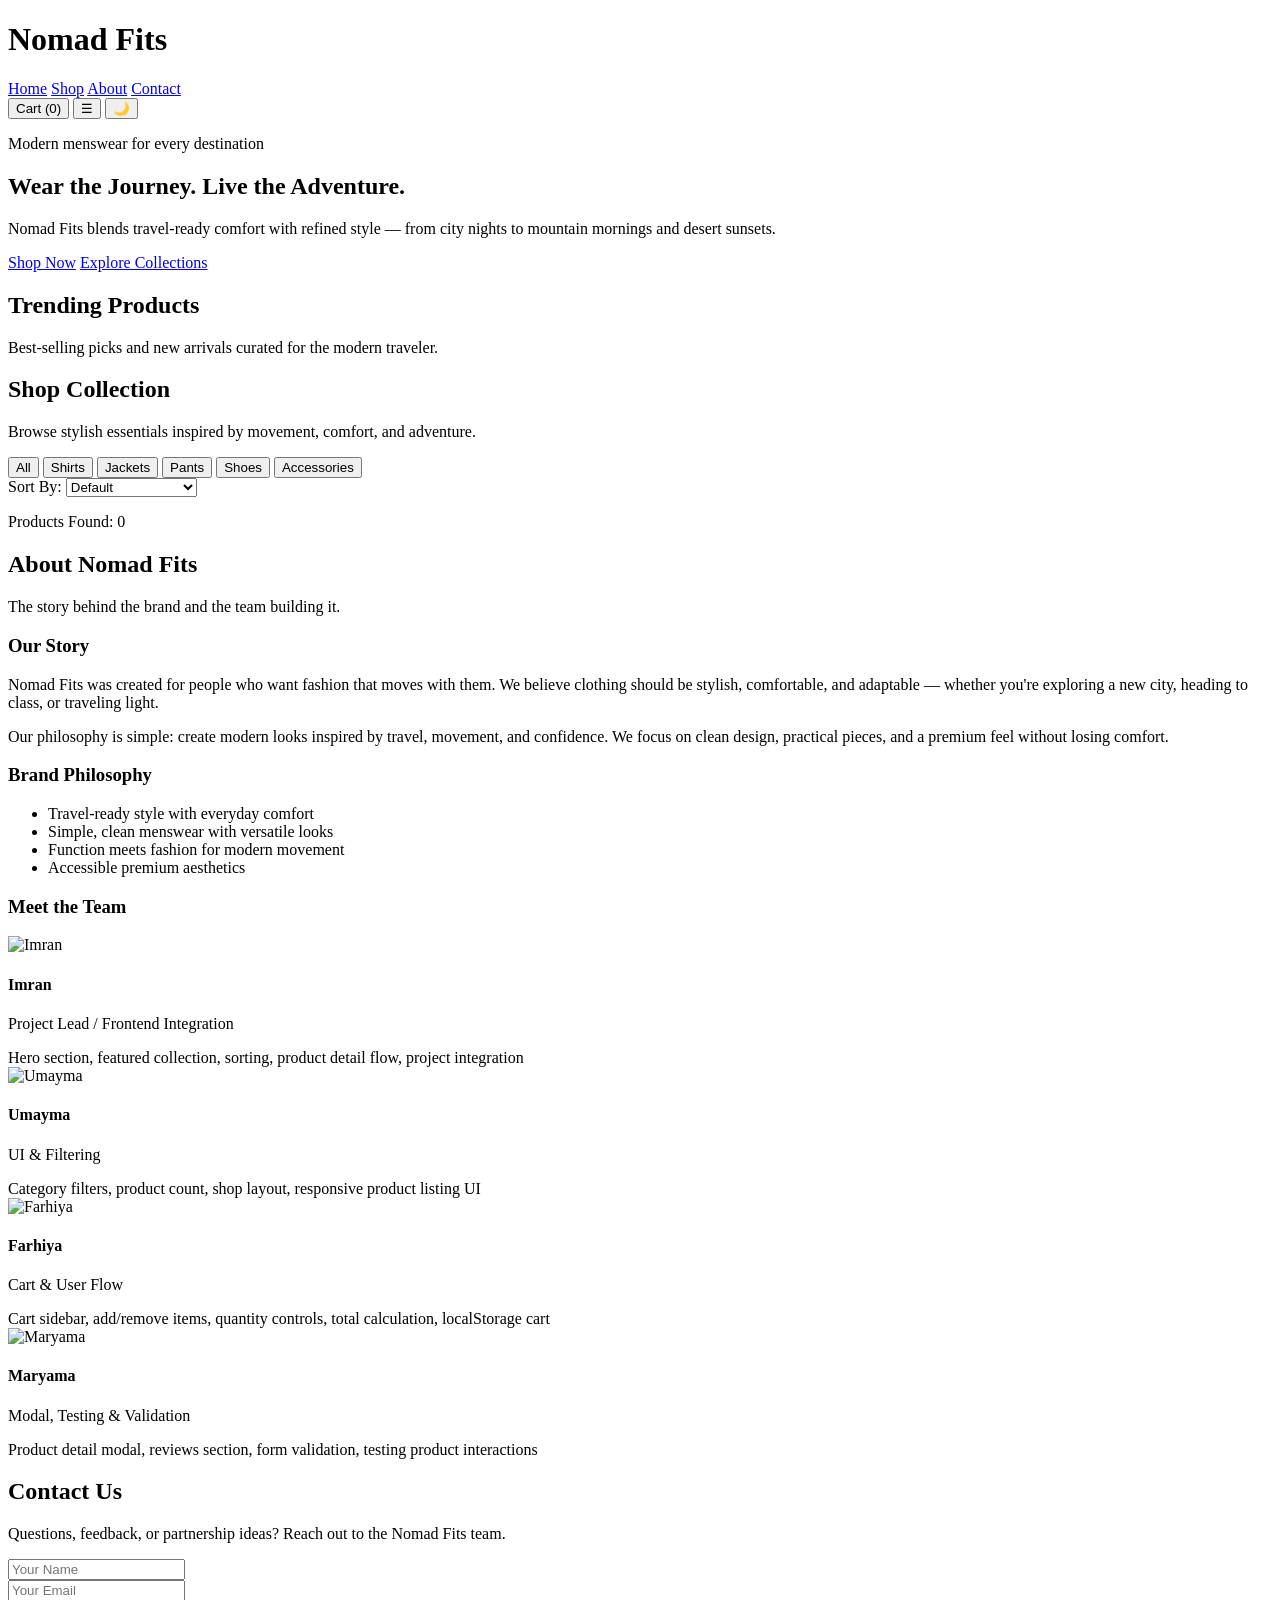
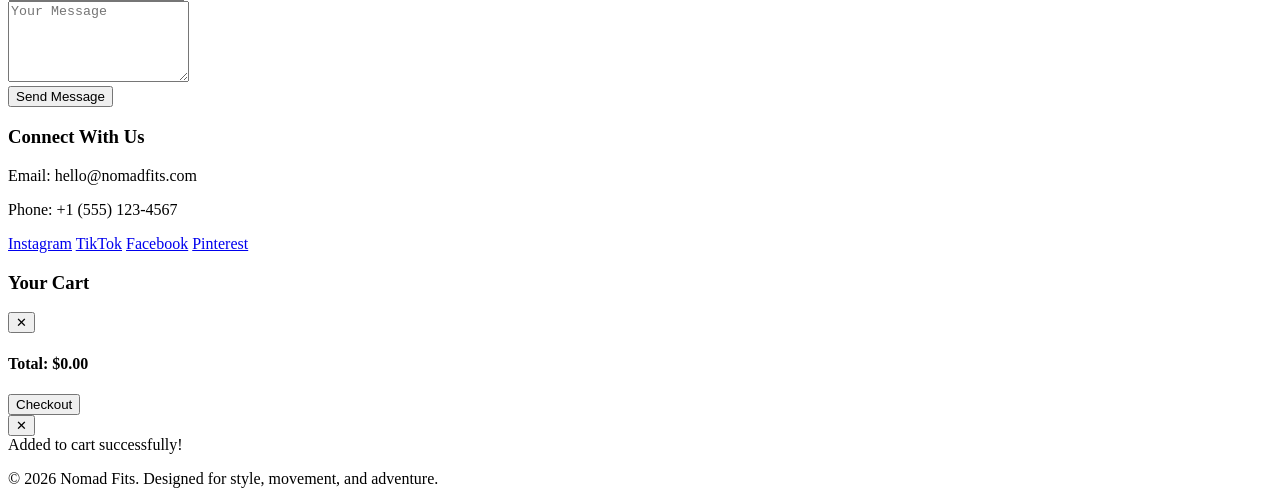
==== index.html @ 34a9535e "rename temp to index" ====
<!DOCTYPE html>
<html lang="en">
<head>
  <meta charset="UTF-8" />
  <meta name="viewport" content="width=device-width, initial-scale=1.0" />
  <title>Nomad Fits</title>
  <link rel="stylesheet" href="css/style.css" />
</head>
<body>
  <!-- HEADER -->
  <header class="header">
    <div class="container nav">
      <h1 class="logo">Nomad Fits</h1>

      <nav class="nav-links" id="navLinks">
        <a href="#home">Home</a>
        <a href="#shop">Shop</a>
        <a href="#about">About</a>
        <a href="#contact">Contact</a>
        <div class="nav-actions">
      </nav>

      <div class="nav-actions">
        <button class="cart-btn" id="cartBtn">Cart (<span id="cartCount">0</span>)</button>
        <button class="menu-btn" id="menuBtn">☰</button>
        <button id="themeToggle">
  🌙
</button>
      </div>
    </div>
  </header>

  <!-- HERO -->
  <section class="hero" id="home">
    <div class="hero-overlay"></div>
    <div class="container hero-content">
      <div class="hero-text">
        <p class="hero-subtitle">Modern menswear for every destination</p>
        <h2>Wear the Journey. Live the Adventure.</h2>
        <p>
          Nomad Fits blends travel-ready comfort with refined style — from city nights
          to mountain mornings and desert sunsets.
        </p>
        <div class="hero-buttons">
          <a href="#shop" class="btn primary-btn">Shop Now</a>
          <a href="#collections" class="btn secondary-btn dark-btn">Explore Collections</a>
        </div>
      </div>
    </div>
  </section>

  <!-- TRENDING -->
  <section class="trending-section" id="collections">
    <div class="container">
      <div class="section-heading">
        <h2>Trending Products</h2>
        <p>Best-selling picks and new arrivals curated for the modern traveler.</p>
      </div>
      <div class="trending-grid" id="trendingGrid"></div>
    </div>
  </section>

  <!-- SHOP -->
  <section class="shop-section" id="shop">
    <div class="container">
      <div class="section-heading">
        <h2>Shop Collection</h2>
        <p>Browse stylish essentials inspired by movement, comfort, and adventure.</p>
      </div>

      <div class="controls">
        <div class="filters">
          <button class="filter-btn active" data-category="all">All</button>
          <button class="filter-btn" data-category="shirts">Shirts</button>
          <button class="filter-btn" data-category="jackets">Jackets</button>
          <button class="filter-btn" data-category="pants">Pants</button>
          <button class="filter-btn" data-category="shoes">Shoes</button>
          <button class="filter-btn" data-category="accessories">Accessories</button>
        </div>

        <div class="sort-box">
          <label for="sortSelect">Sort By:</label>
          <select id="sortSelect">
            <option value="default">Default</option>
            <option value="price-low">Price: Low to High</option>
            <option value="price-high">Price: High to Low</option>
            <option value="new-arrivals">New Arrivals</option>
            <option value="bestsellers">Best Sellers</option>
          </select>
        </div>
      </div>

      <p class="product-count">Products Found: <span id="productCount">0</span></p>
      <div class="products-grid" id="productsGrid"></div>
    </div>
  </section>

  <!-- ABOUT -->
  <section class="about-section" id="about">
    <div class="container">
      <div class="section-heading">
        <h2>About Nomad Fits</h2>
        <p>The story behind the brand and the team building it.</p>
      </div>

      <div class="about-grid">
        <div class="about-story">
          <h3>Our Story</h3>
          <p>
            Nomad Fits was created for people who want fashion that moves with them.
            We believe clothing should be stylish, comfortable, and adaptable —
            whether you're exploring a new city, heading to class, or traveling light.
          </p>
          <p>
            Our philosophy is simple: create modern looks inspired by travel, movement,
            and confidence. We focus on clean design, practical pieces, and a premium
            feel without losing comfort.
          </p>
        </div>

        <div class="about-values">
          <h3>Brand Philosophy</h3>
          <ul>
            <li>Travel-ready style with everyday comfort</li>
            <li>Simple, clean menswear with versatile looks</li>
            <li>Function meets fashion for modern movement</li>
            <li>Accessible premium aesthetics</li>
          </ul>
        </div>
      </div>

      <div class="team-section">
        <h3>Meet the Team</h3>
        <div class="team-grid">
          <div class="team-card">
            <img src="https://images.unsplash.com/photo-1500648767791-00dcc994a43e?auto=format&fit=crop&w=900&q=80" alt="Imran" />
            <h4>Imran</h4>
            <p>Project Lead / Frontend Integration</p>
            <span>Hero section, featured collection, sorting, product detail flow, project integration</span>
          </div>

          <div class="team-card">
            <img src="https://images.unsplash.com/photo-1494790108377-be9c29b29330?auto=format&fit=crop&w=900&q=80" alt="Umayma" />
            <h4>Umayma</h4>
            <p>UI & Filtering</p>
            <span>Category filters, product count, shop layout, responsive product listing UI</span>
          </div>

          <div class="team-card">
            <img src="https://images.unsplash.com/photo-1544005313-94ddf0286df2?auto=format&fit=crop&w=900&q=80" alt="Farhiya" />
            <h4>Farhiya</h4>
            <p>Cart & User Flow</p>
            <span>Cart sidebar, add/remove items, quantity controls, total calculation, localStorage cart</span>
          </div>

          <div class="team-card">
            <img src="https://images.unsplash.com/photo-1488426862026-3ee34a7d66df?auto=format&fit=crop&w=900&q=80" alt="Maryama" />
            <h4>Maryama</h4>
            <p>Modal, Testing & Validation</p>
            <span>Product detail modal, reviews section, form validation, testing product interactions</span>
          </div>
        </div>
      </div>
    </div>
  </section>

  <!-- CONTACT -->
  <section class="contact-section" id="contact">
    <div class="container">
      <div class="section-heading">
        <h2>Contact Us</h2>
        <p>Questions, feedback, or partnership ideas? Reach out to the Nomad Fits team.</p>
      </div>

      <div class="contact-grid">
        <form class="contact-form" id="contactForm">
          <div class="form-row">
            <input type="text" id="name" placeholder="Your Name" />
            <small class="error" id="nameError"></small>
          </div>

          <div class="form-row">
            <input type="email" id="email" placeholder="Your Email" />
            <small class="error" id="emailError"></small>
          </div>

          <div class="form-row">
            <textarea id="message" rows="5" placeholder="Your Message"></textarea>
            <small class="error" id="messageError"></small>
          </div>

          <button type="submit" class="btn primary-btn">Send Message</button>
          <p class="success-msg" id="formSuccess"></p>
        </form>

        <div class="contact-info">
          <h3>Connect With Us</h3>
          <p>Email: hello@nomadfits.com</p>
          <p>Phone: +1 (555) 123-4567</p>
          <div class="social-links">
            <a href="#">Instagram</a>
            <a href="#">TikTok</a>
            <a href="#">Facebook</a>
            <a href="#">Pinterest</a>
          </div>
        </div>
      </div>
    </div>
  </section>

  <!-- CART SIDEBAR -->
  <aside class="cart-sidebar" id="cartSidebar">
    <div class="cart-header">
      <h3>Your Cart</h3>
      <button class="close-btn" id="closeCartBtn">✕</button>
    </div>

    <div class="cart-items" id="cartItems"></div>

    <div class="cart-footer">
      <h4>Total: $<span id="cartTotal">0.00</span></h4>
      <button class="btn primary-btn checkout-btn">Checkout</button>
    </div>
  </aside>

  <!-- OVERLAY -->
  <div class="overlay hidden" id="overlay"></div>

  <!-- PRODUCT MODAL -->
  <div class="modal hidden" id="productModal">
    <div class="modal-content">
      <button class="close-btn modal-close" id="closeModalBtn">✕</button>
      <div class="modal-body" id="modalBody"></div>
    </div>
  </div>

  <!-- TOAST -->
  <div class="toast" id="toast">Added to cart successfully!</div>

  <!-- FOOTER -->
  <footer class="footer">
    <div class="container">
      <p>© 2026 Nomad Fits. Designed for style, movement, and adventure.</p>
    </div>
  </footer>

  <script src="js/app.js"></script>
</body>
</html>
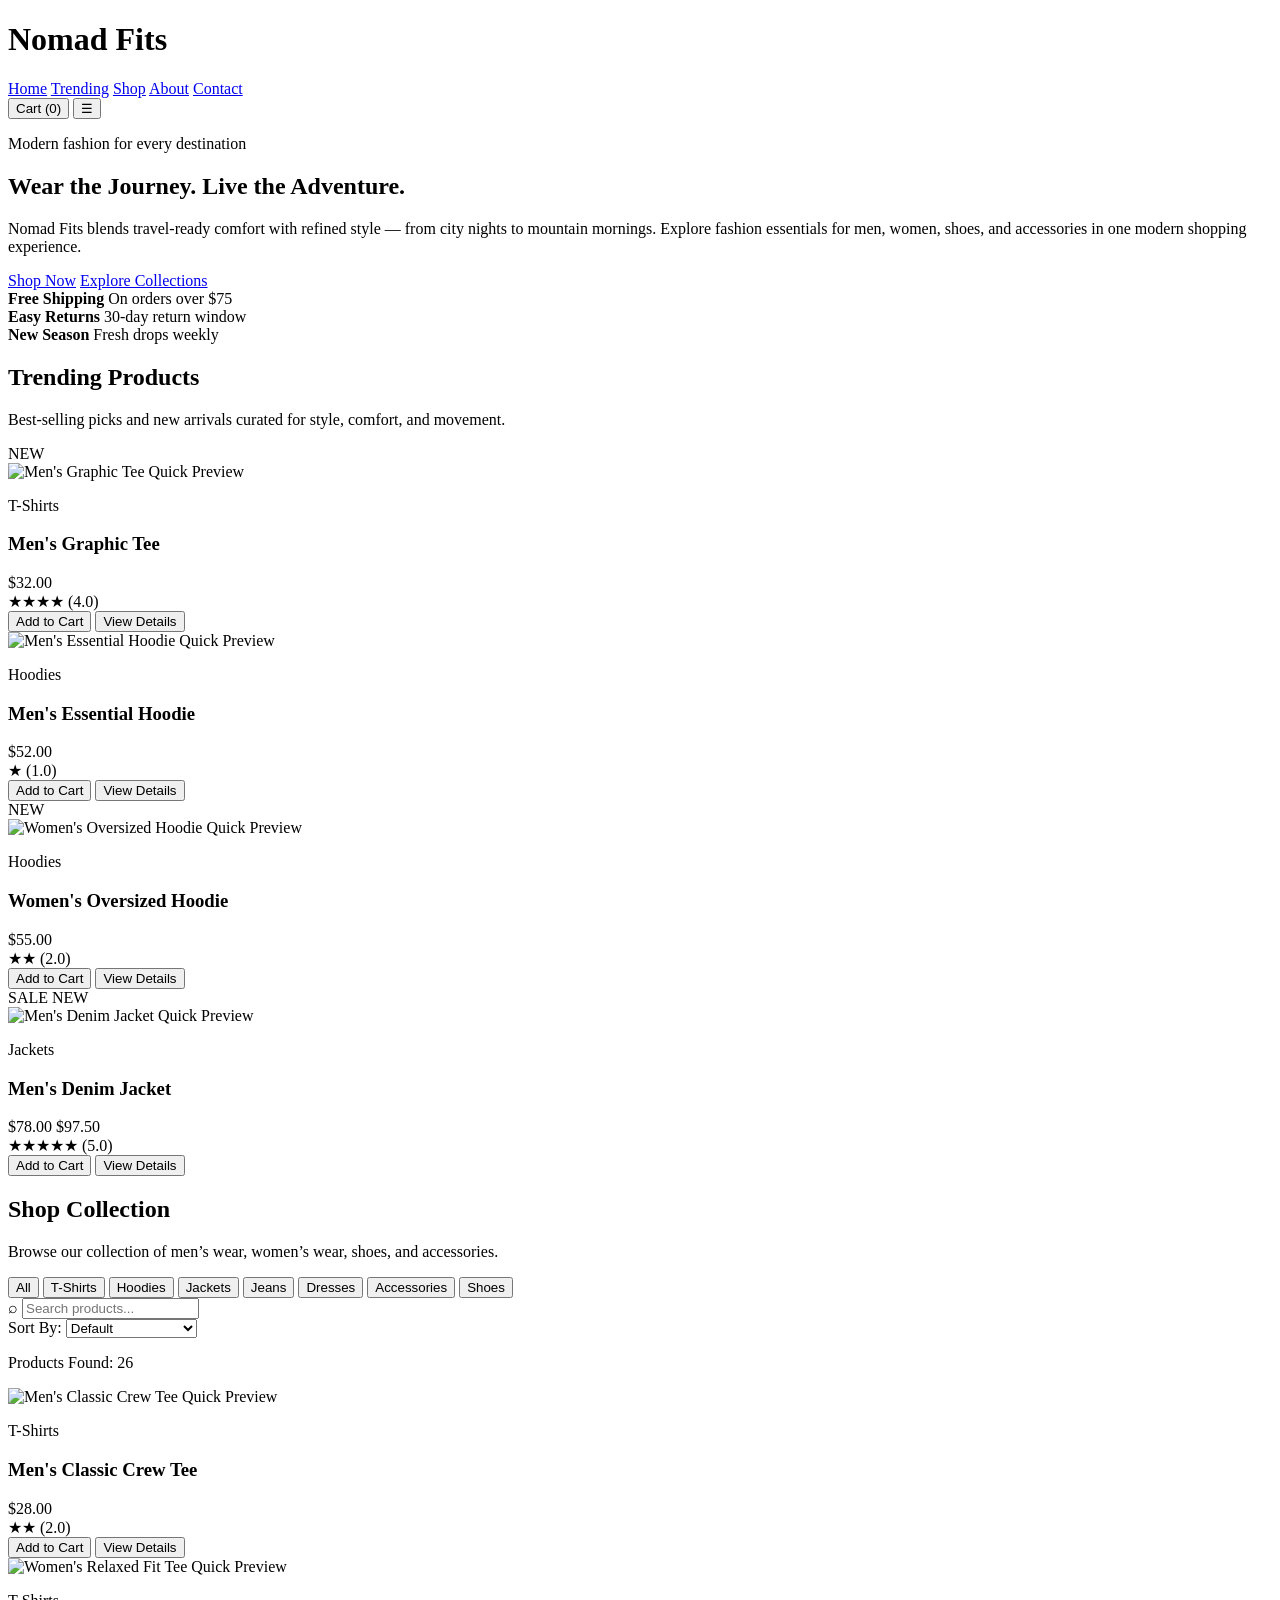
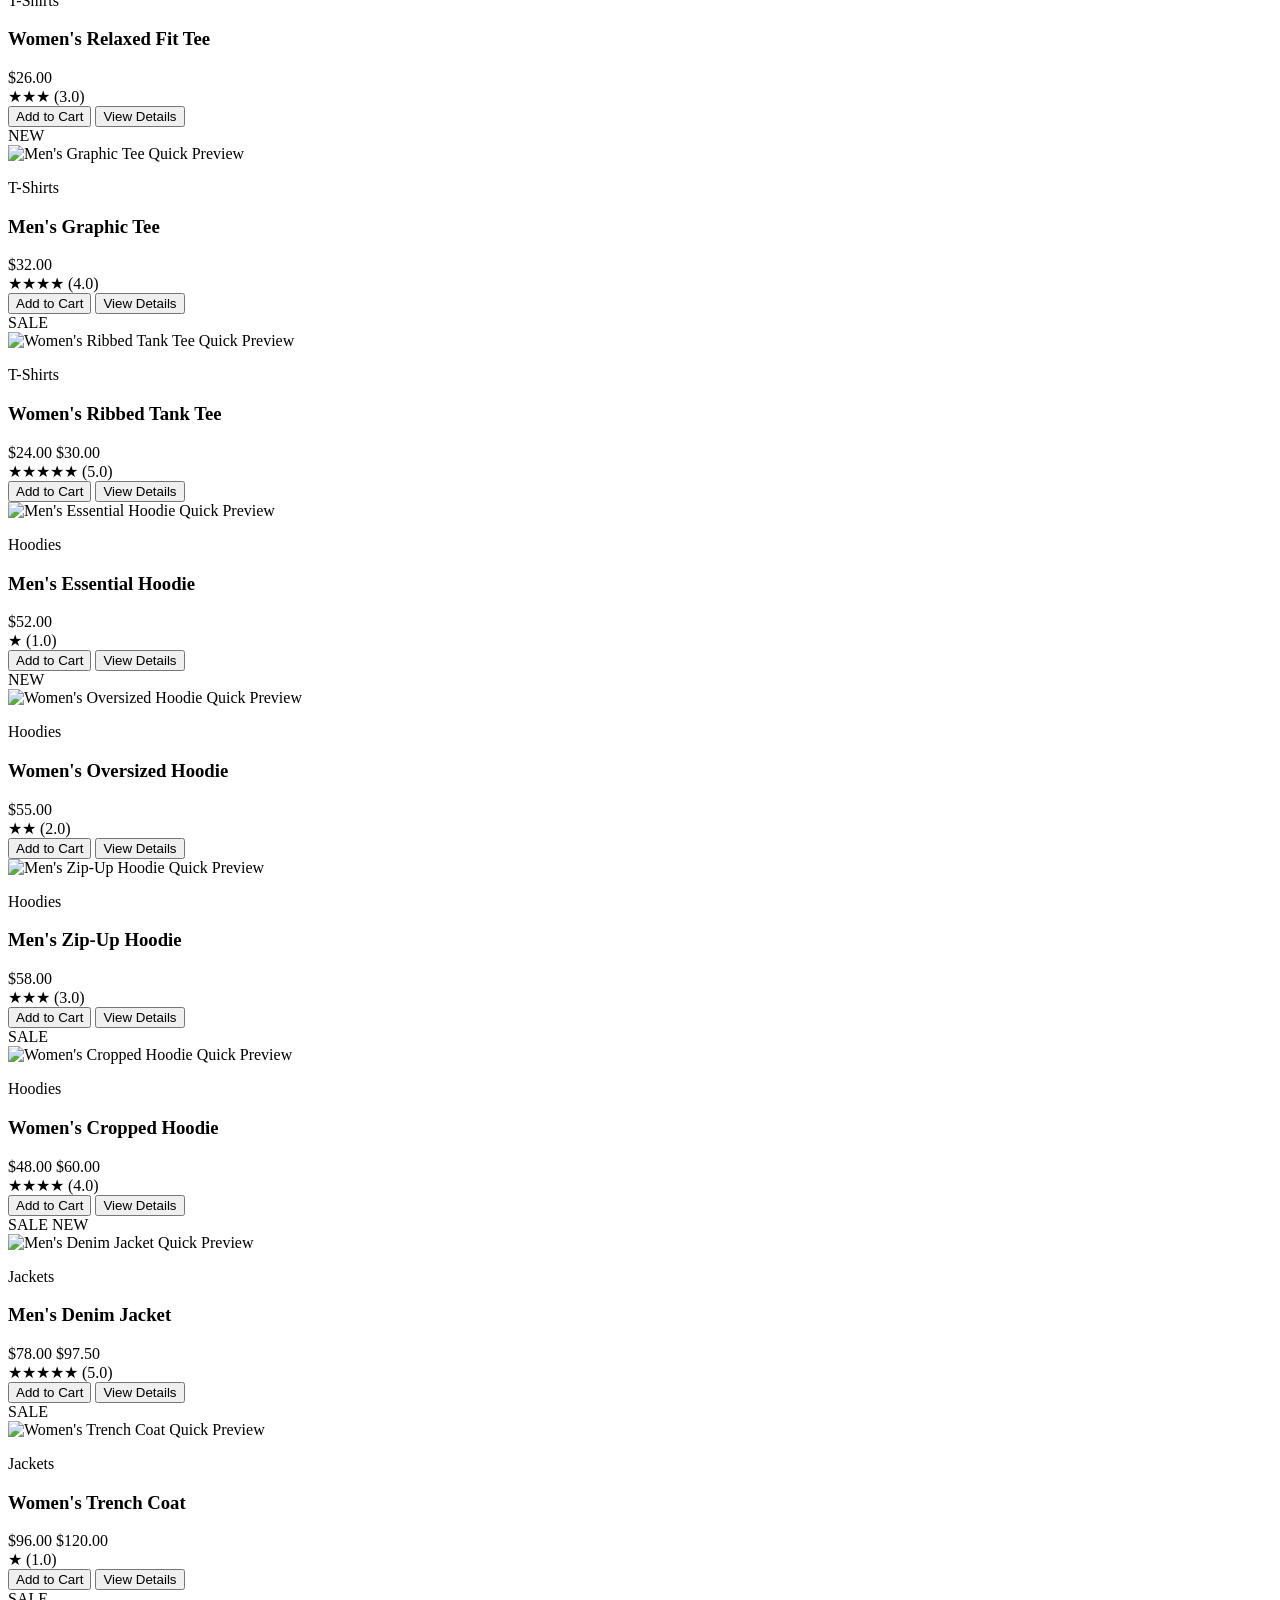
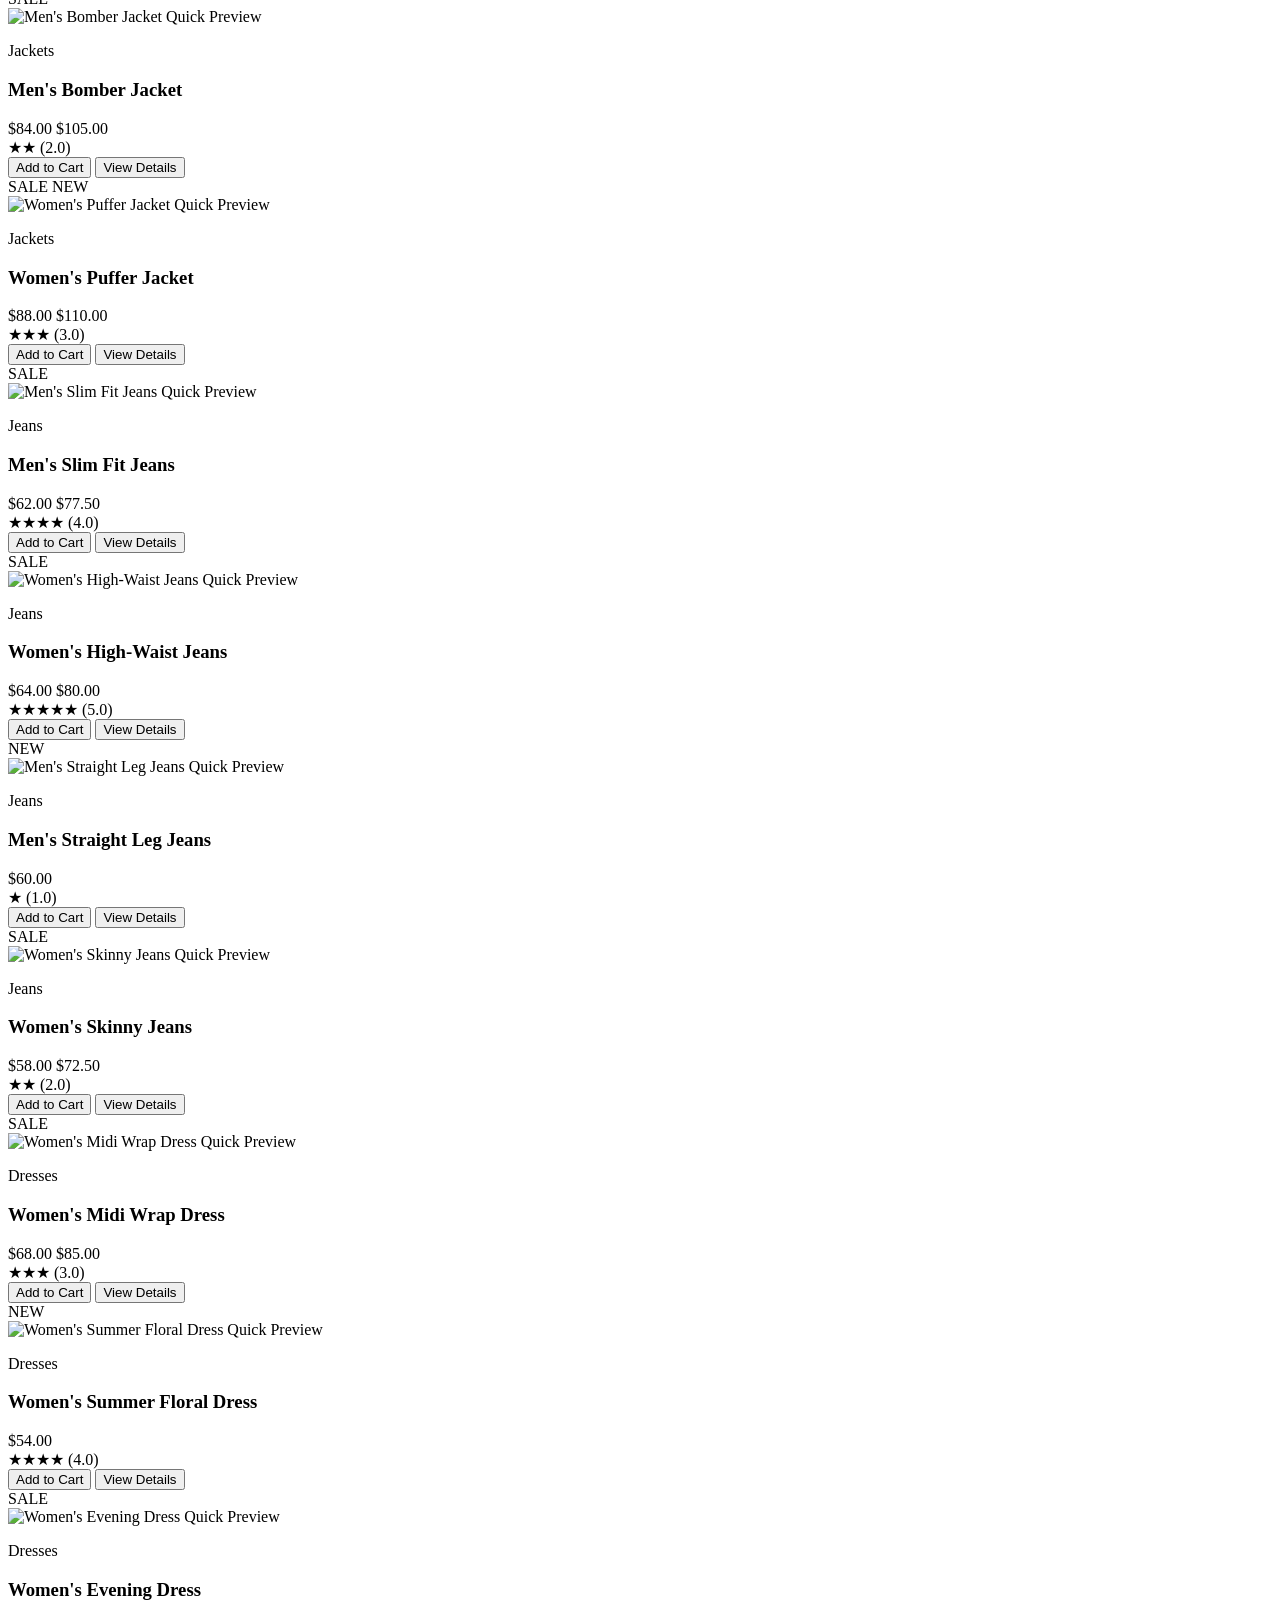
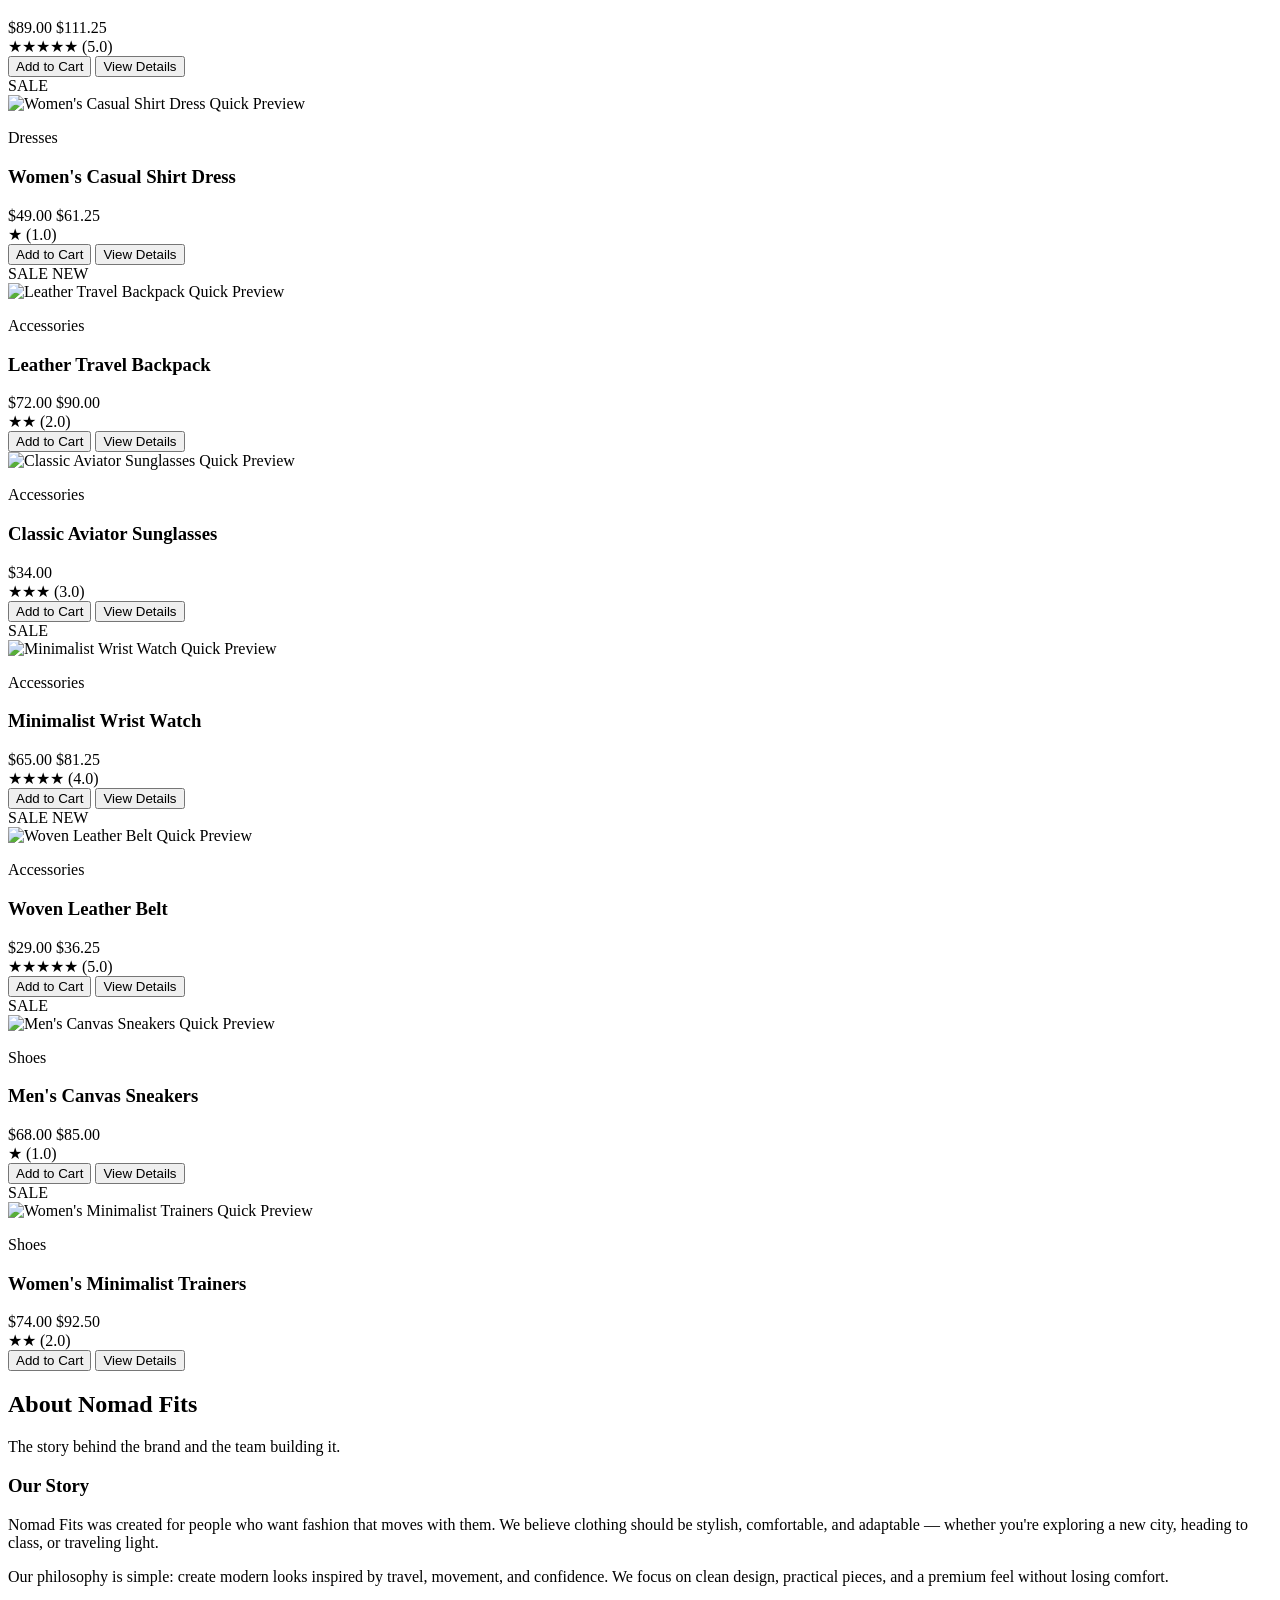
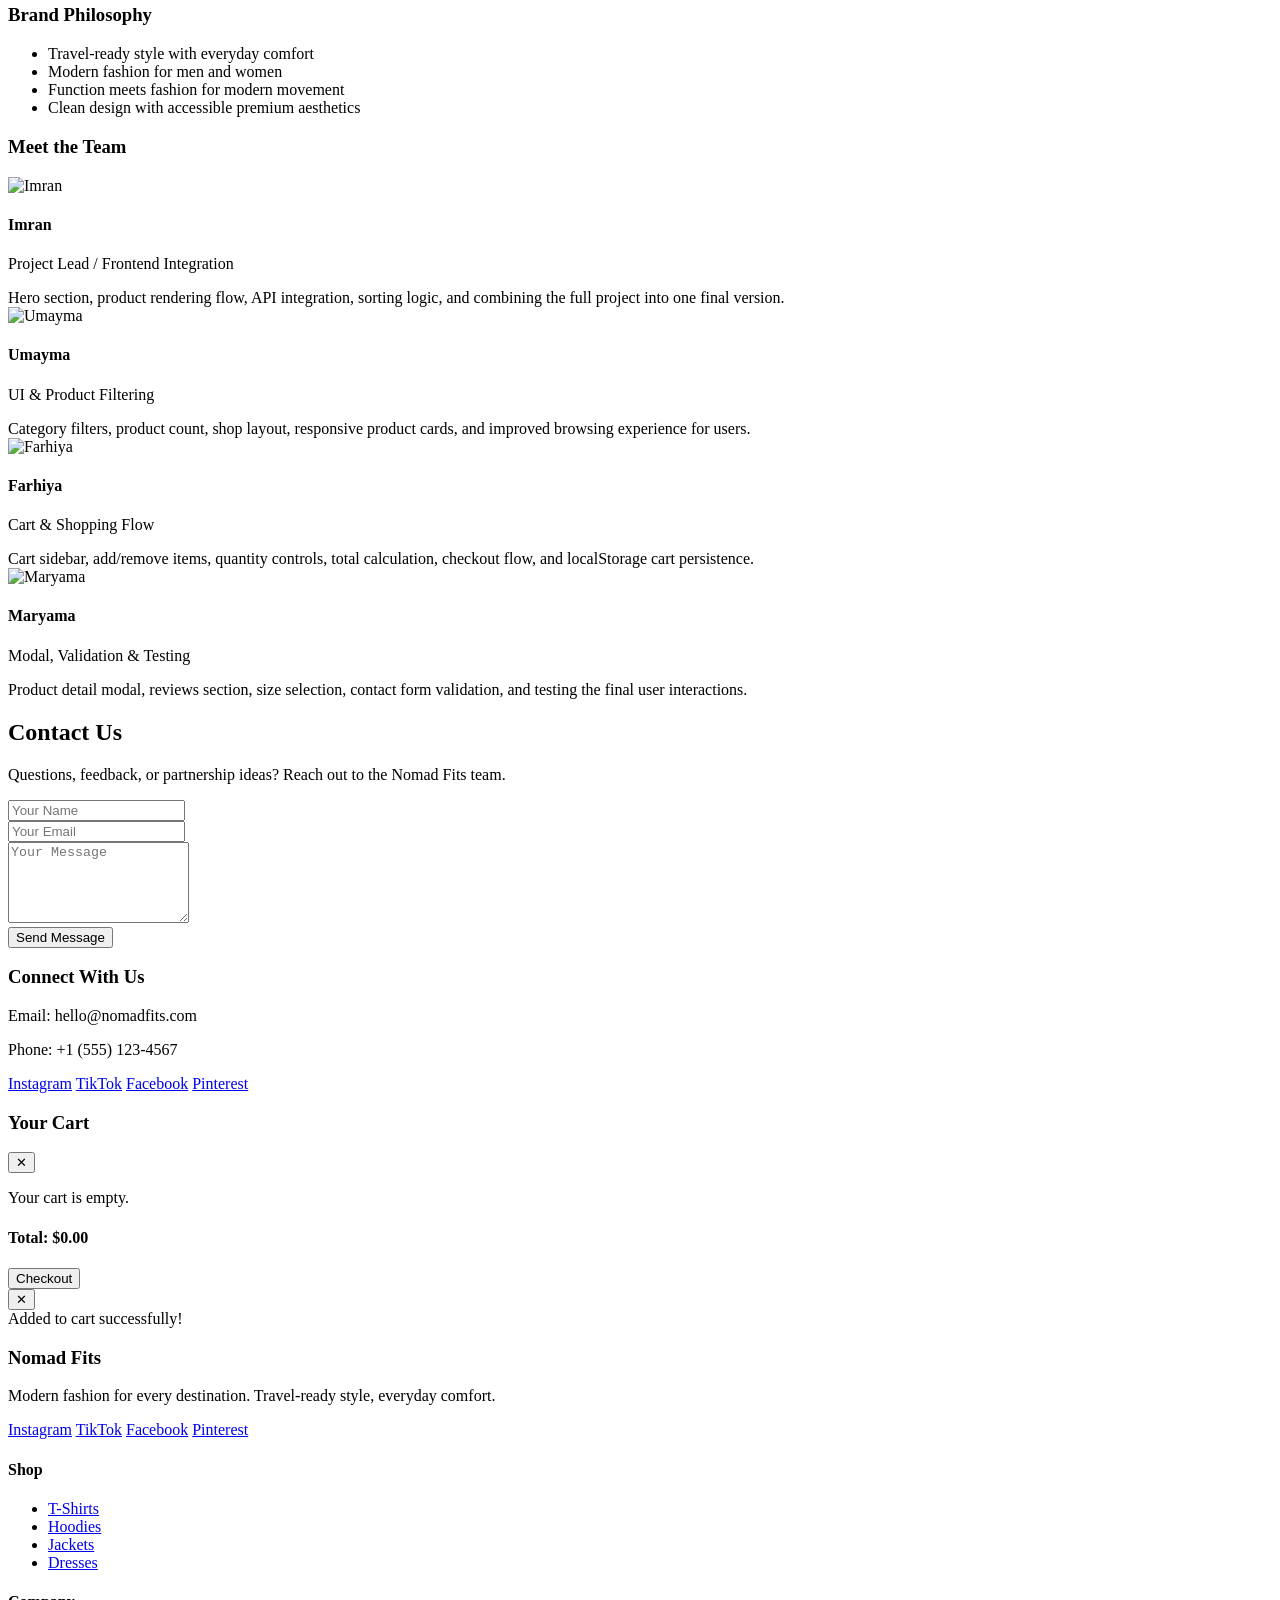
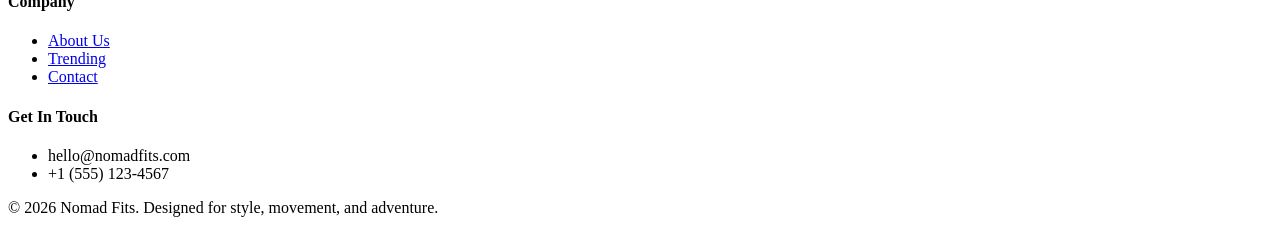
==== commit 26039d65: "Add files via upload" ====
--- a/index.html
+++ b/index.html
@@ -1,249 +1,330 @@
-<!DOCTYPE html>
-<html lang="en">
-<head>
-  <meta charset="UTF-8" />
-  <meta name="viewport" content="width=device-width, initial-scale=1.0" />
-  <title>Nomad Fits</title>
-  <link rel="stylesheet" href="css/style.css" />
-</head>
-<body>
-  <!-- HEADER -->
-  <header class="header">
-    <div class="container nav">
-      <h1 class="logo">Nomad Fits</h1>
-
-      <nav class="nav-links" id="navLinks">
-        <a href="#home">Home</a>
-        <a href="#shop">Shop</a>
-        <a href="#about">About</a>
-        <a href="#contact">Contact</a>
-        <div class="nav-actions">
-      </nav>
-
-      <div class="nav-actions">
-        <button class="cart-btn" id="cartBtn">Cart (<span id="cartCount">0</span>)</button>
-        <button class="menu-btn" id="menuBtn">☰</button>
-        <button id="themeToggle">
-  🌙
-</button>
-      </div>
-    </div>
-  </header>
-
-  <!-- HERO -->
-  <section class="hero" id="home">
-    <div class="hero-overlay"></div>
-    <div class="container hero-content">
-      <div class="hero-text">
-        <p class="hero-subtitle">Modern menswear for every destination</p>
-        <h2>Wear the Journey. Live the Adventure.</h2>
-        <p>
-          Nomad Fits blends travel-ready comfort with refined style — from city nights
-          to mountain mornings and desert sunsets.
-        </p>
-        <div class="hero-buttons">
-          <a href="#shop" class="btn primary-btn">Shop Now</a>
-          <a href="#collections" class="btn secondary-btn dark-btn">Explore Collections</a>
-        </div>
-      </div>
-    </div>
-  </section>
-
-  <!-- TRENDING -->
-  <section class="trending-section" id="collections">
-    <div class="container">
-      <div class="section-heading">
-        <h2>Trending Products</h2>
-        <p>Best-selling picks and new arrivals curated for the modern traveler.</p>
-      </div>
-      <div class="trending-grid" id="trendingGrid"></div>
-    </div>
-  </section>
-
-  <!-- SHOP -->
-  <section class="shop-section" id="shop">
-    <div class="container">
-      <div class="section-heading">
-        <h2>Shop Collection</h2>
-        <p>Browse stylish essentials inspired by movement, comfort, and adventure.</p>
-      </div>
-
-      <div class="controls">
-        <div class="filters">
-          <button class="filter-btn active" data-category="all">All</button>
-          <button class="filter-btn" data-category="shirts">Shirts</button>
-          <button class="filter-btn" data-category="jackets">Jackets</button>
-          <button class="filter-btn" data-category="pants">Pants</button>
-          <button class="filter-btn" data-category="shoes">Shoes</button>
-          <button class="filter-btn" data-category="accessories">Accessories</button>
-        </div>
-
-        <div class="sort-box">
-          <label for="sortSelect">Sort By:</label>
-          <select id="sortSelect">
-            <option value="default">Default</option>
-            <option value="price-low">Price: Low to High</option>
-            <option value="price-high">Price: High to Low</option>
-            <option value="new-arrivals">New Arrivals</option>
-            <option value="bestsellers">Best Sellers</option>
-          </select>
-        </div>
-      </div>
-
-      <p class="product-count">Products Found: <span id="productCount">0</span></p>
-      <div class="products-grid" id="productsGrid"></div>
-    </div>
-  </section>
-
-  <!-- ABOUT -->
-  <section class="about-section" id="about">
-    <div class="container">
-      <div class="section-heading">
-        <h2>About Nomad Fits</h2>
-        <p>The story behind the brand and the team building it.</p>
-      </div>
-
-      <div class="about-grid">
-        <div class="about-story">
-          <h3>Our Story</h3>
-          <p>
-            Nomad Fits was created for people who want fashion that moves with them.
-            We believe clothing should be stylish, comfortable, and adaptable —
-            whether you're exploring a new city, heading to class, or traveling light.
-          </p>
-          <p>
-            Our philosophy is simple: create modern looks inspired by travel, movement,
-            and confidence. We focus on clean design, practical pieces, and a premium
-            feel without losing comfort.
-          </p>
-        </div>
-
-        <div class="about-values">
-          <h3>Brand Philosophy</h3>
-          <ul>
-            <li>Travel-ready style with everyday comfort</li>
-            <li>Simple, clean menswear with versatile looks</li>
-            <li>Function meets fashion for modern movement</li>
-            <li>Accessible premium aesthetics</li>
-          </ul>
-        </div>
-      </div>
-
-      <div class="team-section">
-        <h3>Meet the Team</h3>
-        <div class="team-grid">
-          <div class="team-card">
-            <img src="https://images.unsplash.com/photo-1500648767791-00dcc994a43e?auto=format&fit=crop&w=900&q=80" alt="Imran" />
-            <h4>Imran</h4>
-            <p>Project Lead / Frontend Integration</p>
-            <span>Hero section, featured collection, sorting, product detail flow, project integration</span>
-          </div>
-
-          <div class="team-card">
-            <img src="https://images.unsplash.com/photo-1494790108377-be9c29b29330?auto=format&fit=crop&w=900&q=80" alt="Umayma" />
-            <h4>Umayma</h4>
-            <p>UI & Filtering</p>
-            <span>Category filters, product count, shop layout, responsive product listing UI</span>
-          </div>
-
-          <div class="team-card">
-            <img src="https://images.unsplash.com/photo-1544005313-94ddf0286df2?auto=format&fit=crop&w=900&q=80" alt="Farhiya" />
-            <h4>Farhiya</h4>
-            <p>Cart & User Flow</p>
-            <span>Cart sidebar, add/remove items, quantity controls, total calculation, localStorage cart</span>
-          </div>
-
-          <div class="team-card">
-            <img src="https://images.unsplash.com/photo-1488426862026-3ee34a7d66df?auto=format&fit=crop&w=900&q=80" alt="Maryama" />
-            <h4>Maryama</h4>
-            <p>Modal, Testing & Validation</p>
-            <span>Product detail modal, reviews section, form validation, testing product interactions</span>
-          </div>
-        </div>
-      </div>
-    </div>
-  </section>
-
-  <!-- CONTACT -->
-  <section class="contact-section" id="contact">
-    <div class="container">
-      <div class="section-heading">
-        <h2>Contact Us</h2>
-        <p>Questions, feedback, or partnership ideas? Reach out to the Nomad Fits team.</p>
-      </div>
-
-      <div class="contact-grid">
-        <form class="contact-form" id="contactForm">
-          <div class="form-row">
-            <input type="text" id="name" placeholder="Your Name" />
-            <small class="error" id="nameError"></small>
-          </div>
-
-          <div class="form-row">
-            <input type="email" id="email" placeholder="Your Email" />
-            <small class="error" id="emailError"></small>
-          </div>
-
-          <div class="form-row">
-            <textarea id="message" rows="5" placeholder="Your Message"></textarea>
-            <small class="error" id="messageError"></small>
-          </div>
-
-          <button type="submit" class="btn primary-btn">Send Message</button>
-          <p class="success-msg" id="formSuccess"></p>
-        </form>
-
-        <div class="contact-info">
-          <h3>Connect With Us</h3>
-          <p>Email: hello@nomadfits.com</p>
-          <p>Phone: +1 (555) 123-4567</p>
-          <div class="social-links">
-            <a href="#">Instagram</a>
-            <a href="#">TikTok</a>
-            <a href="#">Facebook</a>
-            <a href="#">Pinterest</a>
-          </div>
-        </div>
-      </div>
-    </div>
-  </section>
-
-  <!-- CART SIDEBAR -->
-  <aside class="cart-sidebar" id="cartSidebar">
-    <div class="cart-header">
-      <h3>Your Cart</h3>
-      <button class="close-btn" id="closeCartBtn">✕</button>
-    </div>
-
-    <div class="cart-items" id="cartItems"></div>
-
-    <div class="cart-footer">
-      <h4>Total: $<span id="cartTotal">0.00</span></h4>
-      <button class="btn primary-btn checkout-btn">Checkout</button>
-    </div>
-  </aside>
-
-  <!-- OVERLAY -->
-  <div class="overlay hidden" id="overlay"></div>
-
-  <!-- PRODUCT MODAL -->
-  <div class="modal hidden" id="productModal">
-    <div class="modal-content">
-      <button class="close-btn modal-close" id="closeModalBtn">✕</button>
-      <div class="modal-body" id="modalBody"></div>
-    </div>
-  </div>
-
-  <!-- TOAST -->
-  <div class="toast" id="toast">Added to cart successfully!</div>
-
-  <!-- FOOTER -->
-  <footer class="footer">
-    <div class="container">
-      <p>© 2026 Nomad Fits. Designed for style, movement, and adventure.</p>
-    </div>
-  </footer>
-
-  <script src="js/app.js"></script>
-</body>
+<!DOCTYPE html>
+<html lang="en">
+<head>
+  <meta charset="UTF-8" />
+  <meta name="viewport" content="width=device-width, initial-scale=1.0" />
+  <title>Nomad Fits</title>
+  <link rel="stylesheet" href="css/style.css" />
+</head>
+<body>
+  <!-- HEADER -->
+  <header class="header">
+    <div class="container nav">
+      <h1 class="logo">Nomad Fits</h1>
+
+      <nav class="nav-links" id="navLinks">
+        <a href="#home">Home</a>
+        <a href="#collections">Trending</a>
+        <a href="#shop">Shop</a>
+        <a href="#about">About</a>
+        <a href="#contact">Contact</a>
+      </nav>
+
+      <div class="nav-actions">
+        <button class="cart-btn" id="cartBtn">
+          Cart (<span id="cartCount">0</span>)
+        </button>
+        <button class="menu-btn" id="menuBtn">☰</button>
+      </div>
+    </div>
+  </header>
+
+  <!-- HERO -->
+  <section class="hero" id="home">
+    <div class="hero-overlay"></div>
+    <div class="container hero-content">
+      <div class="hero-text">
+        <p class="hero-subtitle">Modern fashion for every destination</p>
+        <h2>Wear the Journey. Live the Adventure.</h2>
+        <p>
+          Nomad Fits blends travel-ready comfort with refined style — from city
+          nights to mountain mornings. Explore fashion essentials for men,
+          women, shoes, and accessories in one modern shopping experience.
+        </p>
+        <div class="hero-buttons">
+          <a href="#shop" class="btn primary-btn">Shop Now</a>
+          <a href="#collections" class="btn secondary-btn dark-btn">Explore Collections</a>
+        </div>
+
+        <div class="hero-badges">
+          <div class="hero-badge">
+            <strong>Free Shipping</strong>
+            <span>On orders over $75</span>
+          </div>
+          <div class="hero-badge">
+            <strong>Easy Returns</strong>
+            <span>30-day return window</span>
+          </div>
+          <div class="hero-badge">
+            <strong>New Season</strong>
+            <span>Fresh drops weekly</span>
+          </div>
+        </div>
+      </div>
+    </div>
+  </section>
+
+  <!-- TRENDING -->
+  <section class="trending-section" id="collections">
+    <div class="container">
+      <div class="section-heading">
+        <h2>Trending Products</h2>
+        <p>
+          Best-selling picks and new arrivals curated for style, comfort, and movement.
+        </p>
+      </div>
+      <div class="trending-grid" id="trendingGrid"></div>
+    </div>
+  </section>
+
+  <!-- SHOP -->
+  <section class="shop-section" id="shop">
+    <div class="container">
+      <div class="section-heading">
+        <h2>Shop Collection</h2>
+        <p>
+          Browse our collection of men’s wear, women’s wear, shoes, and accessories.
+        </p>
+      </div>
+
+      <div class="controls">
+        <div class="filters">
+          <button class="filter-btn active" data-category="all">All</button>
+          <button class="filter-btn" data-category="tshirts">T-Shirts</button>
+          <button class="filter-btn" data-category="hoodies">Hoodies</button>
+          <button class="filter-btn" data-category="jackets">Jackets</button>
+          <button class="filter-btn" data-category="jeans">Jeans</button>
+          <button class="filter-btn" data-category="dresses">Dresses</button>
+          <button class="filter-btn" data-category="accessories">Accessories</button>
+          <button class="filter-btn" data-category="shoes">Shoes</button>
+        </div>
+
+        <div class="controls-right">
+          <div class="search-box">
+            <span class="search-icon">⌕</span>
+            <input type="text" id="searchInput" placeholder="Search products..." />
+          </div>
+
+          <div class="sort-box">
+            <label for="sortSelect">Sort By:</label>
+            <select id="sortSelect">
+              <option value="default">Default</option>
+              <option value="price-low">Price: Low to High</option>
+              <option value="price-high">Price: High to Low</option>
+              <option value="new-arrivals">New Arrivals</option>
+              <option value="bestsellers">Best Sellers</option>
+            </select>
+          </div>
+        </div>
+      </div>
+
+      <p class="product-count">Products Found: <span id="productCount">0</span></p>
+      <div class="products-grid" id="productsGrid"></div>
+    </div>
+  </section>
+
+  <!-- ABOUT -->
+  <section class="about-section" id="about">
+    <div class="container">
+      <div class="section-heading">
+        <h2>About Nomad Fits</h2>
+        <p>The story behind the brand and the team building it.</p>
+      </div>
+
+      <div class="about-grid">
+        <div class="about-story">
+          <h3>Our Story</h3>
+          <p>
+            Nomad Fits was created for people who want fashion that moves with them.
+            We believe clothing should be stylish, comfortable, and adaptable —
+            whether you're exploring a new city, heading to class, or traveling light.
+          </p>
+          <p>
+            Our philosophy is simple: create modern looks inspired by travel, movement,
+            and confidence. We focus on clean design, practical pieces, and a premium
+            feel without losing comfort.
+          </p>
+        </div>
+
+        <div class="about-values">
+          <h3>Brand Philosophy</h3>
+          <ul>
+            <li>Travel-ready style with everyday comfort</li>
+            <li>Modern fashion for men and women</li>
+            <li>Function meets fashion for modern movement</li>
+            <li>Clean design with accessible premium aesthetics</li>
+          </ul>
+        </div>
+      </div>
+
+      <!-- TEAM -->
+      <div class="team-section">
+        <h3>Meet the Team</h3>
+        <div class="team-grid">
+          <div class="team-card">
+            <img src="https://plus.gabischool.com/assets/uploads/students/69eefaf810683.JPG" alt="Imran" />
+            <h4>Imran</h4>
+            <p>Project Lead / Frontend Integration</p>
+            <span>
+              Hero section, product rendering flow, API integration, sorting logic,
+              and combining the full project into one final version.
+            </span>
+          </div>
+
+          <div class="team-card">
+            <img src="https://plus.gabischool.com/assets/uploads/students/student_6a467244182e66.29299757.jpg" alt="Umayma" />
+            <h4>Umayma</h4>
+            <p>UI & Product Filtering</p>
+            <span>
+              Category filters, product count, shop layout, responsive product cards,
+              and improved browsing experience for users.
+            </span>
+          </div>
+
+          <div class="team-card">
+            <img src="https://plus.gabischool.com/assets/uploads/students/69f5665e05ee9.jpeg" alt="Farhiya" />
+            <h4>Farhiya</h4>
+            <p>Cart & Shopping Flow</p>
+            <span>
+              Cart sidebar, add/remove items, quantity controls, total calculation,
+              checkout flow, and localStorage cart persistence.
+            </span>
+          </div>
+
+          <div class="team-card">
+            <img src="https://plus.gabischool.com/assets/uploads/students/698393929f956.jpeg" alt="Maryama" />
+            <h4>Maryama</h4>
+            <p>Modal, Validation & Testing</p>
+            <span>
+              Product detail modal, reviews section, size selection, contact form validation,
+              and testing the final user interactions.
+            </span>
+          </div>
+        </div>
+      </div>
+    </div>
+  </section>
+
+  <!-- CONTACT -->
+  <section class="contact-section" id="contact">
+    <div class="container">
+      <div class="section-heading">
+        <h2>Contact Us</h2>
+        <p>Questions, feedback, or partnership ideas? Reach out to the Nomad Fits team.</p>
+      </div>
+
+      <div class="contact-grid">
+        <form class="contact-form" id="contactForm">
+          <div class="form-row">
+            <input type="text" id="name" placeholder="Your Name" />
+            <small class="error" id="nameError"></small>
+          </div>
+
+          <div class="form-row">
+            <input type="email" id="email" placeholder="Your Email" />
+            <small class="error" id="emailError"></small>
+          </div>
+
+          <div class="form-row">
+            <textarea id="message" rows="5" placeholder="Your Message"></textarea>
+            <small class="error" id="messageError"></small>
+          </div>
+
+          <button type="submit" class="btn primary-btn">Send Message</button>
+          <p class="success-msg" id="formSuccess"></p>
+        </form>
+
+        <div class="contact-info">
+          <h3>Connect With Us</h3>
+          <p>Email: hello@nomadfits.com</p>
+          <p>Phone: +1 (555) 123-4567</p>
+          <div class="social-links">
+            <a href="#">Instagram</a>
+            <a href="#">TikTok</a>
+            <a href="#">Facebook</a>
+            <a href="#">Pinterest</a>
+          </div>
+        </div>
+      </div>
+    </div>
+  </section>
+
+  <!-- CART SIDEBAR -->
+  <aside class="cart-sidebar" id="cartSidebar">
+    <div class="cart-header">
+      <h3>Your Cart</h3>
+      <button class="close-btn" id="closeCartBtn">✕</button>
+    </div>
+
+    <div class="cart-items" id="cartItems"></div>
+
+    <div class="cart-footer">
+      <h4>Total: $<span id="cartTotal">0.00</span></h4>
+      <button class="btn primary-btn checkout-btn" id="checkoutBtn">Checkout</button>
+    </div>
+  </aside>
+
+  <!-- OVERLAY -->
+  <div class="overlay hidden" id="overlay"></div>
+
+  <!-- PRODUCT MODAL -->
+  <div class="modal hidden" id="productModal">
+    <div class="modal-content">
+      <button class="close-btn modal-close" id="closeModalBtn">✕</button>
+      <div class="modal-body" id="modalBody"></div>
+    </div>
+  </div>
+
+  <!-- TOAST -->
+  <div class="toast" id="toast">Added to cart successfully!</div>
+
+  <!-- FOOTER -->
+  <footer class="footer">
+    <div class="container footer-grid">
+      <div class="footer-brand">
+        <h3>Nomad Fits</h3>
+        <p>Modern fashion for every destination. Travel-ready style, everyday comfort.</p>
+        <div class="social-links footer-social">
+          <a href="#">Instagram</a>
+          <a href="#">TikTok</a>
+          <a href="#">Facebook</a>
+          <a href="#">Pinterest</a>
+        </div>
+      </div>
+
+      <div class="footer-col">
+        <h4>Shop</h4>
+        <ul>
+          <li><a href="#shop">T-Shirts</a></li>
+          <li><a href="#shop">Hoodies</a></li>
+          <li><a href="#shop">Jackets</a></li>
+          <li><a href="#shop">Dresses</a></li>
+        </ul>
+      </div>
+
+      <div class="footer-col">
+        <h4>Company</h4>
+        <ul>
+          <li><a href="#about">About Us</a></li>
+          <li><a href="#collections">Trending</a></li>
+          <li><a href="#contact">Contact</a></li>
+        </ul>
+      </div>
+
+      <div class="footer-col">
+        <h4>Get In Touch</h4>
+        <ul>
+          <li>hello@nomadfits.com</li>
+          <li>+1 (555) 123-4567</li>
+        </ul>
+      </div>
+    </div>
+
+    <div class="footer-bottom">
+      <p>© 2026 Nomad Fits. Designed for style, movement, and adventure.</p>
+    </div>
+  </footer>
+
+  <script src="js/app.js"></script>
+</body>
 </html>
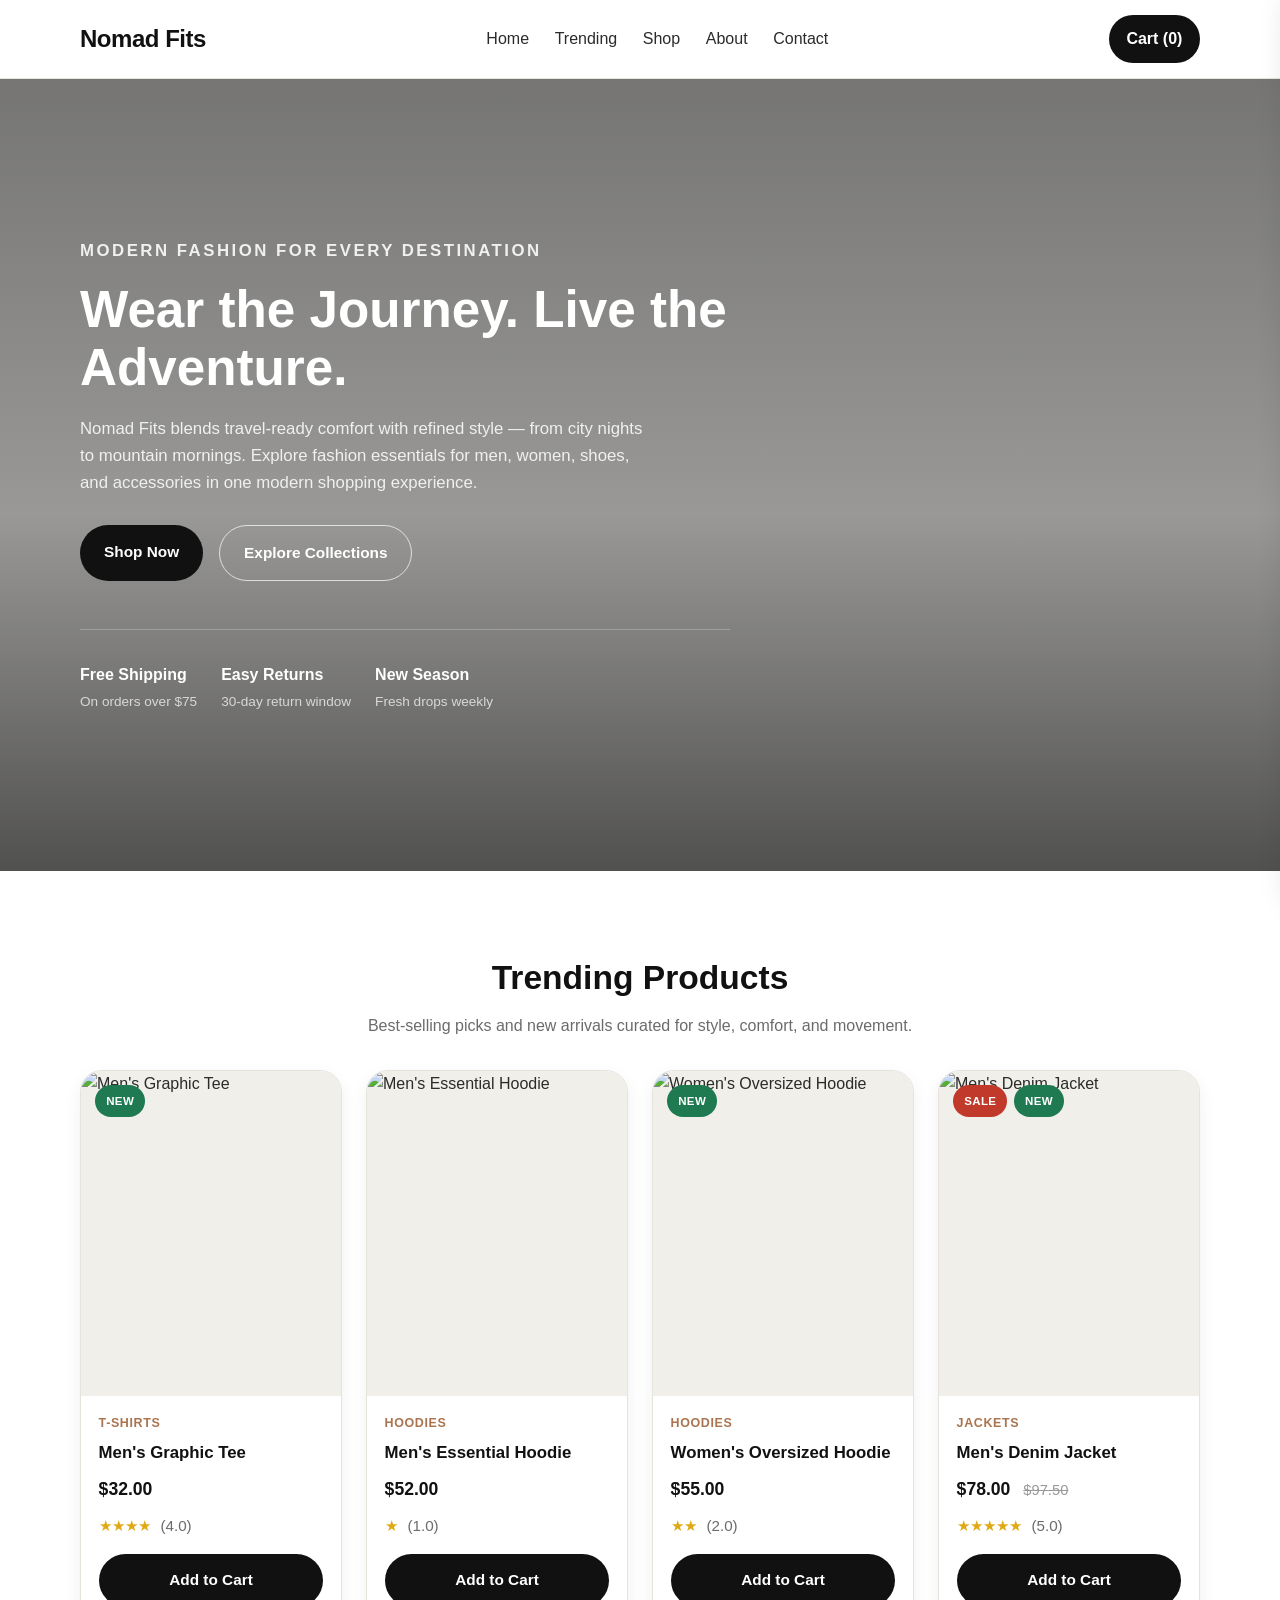
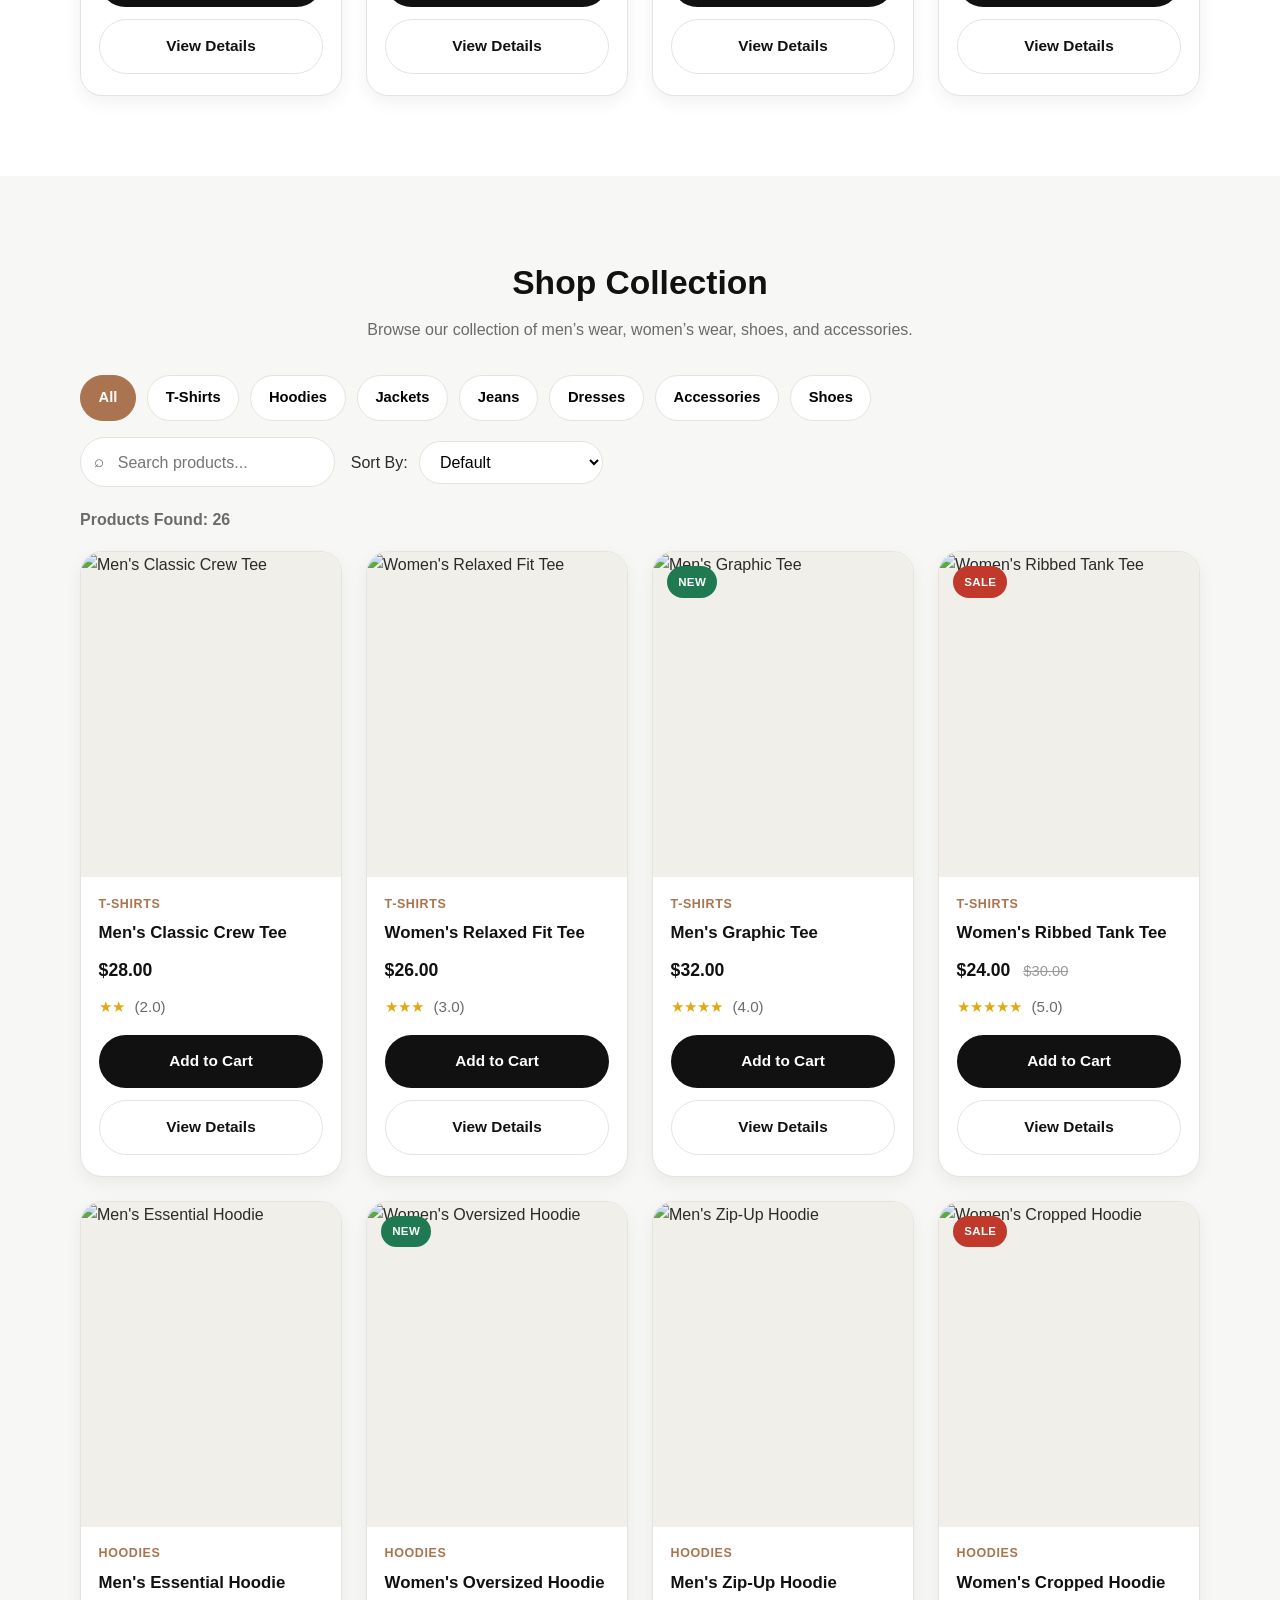
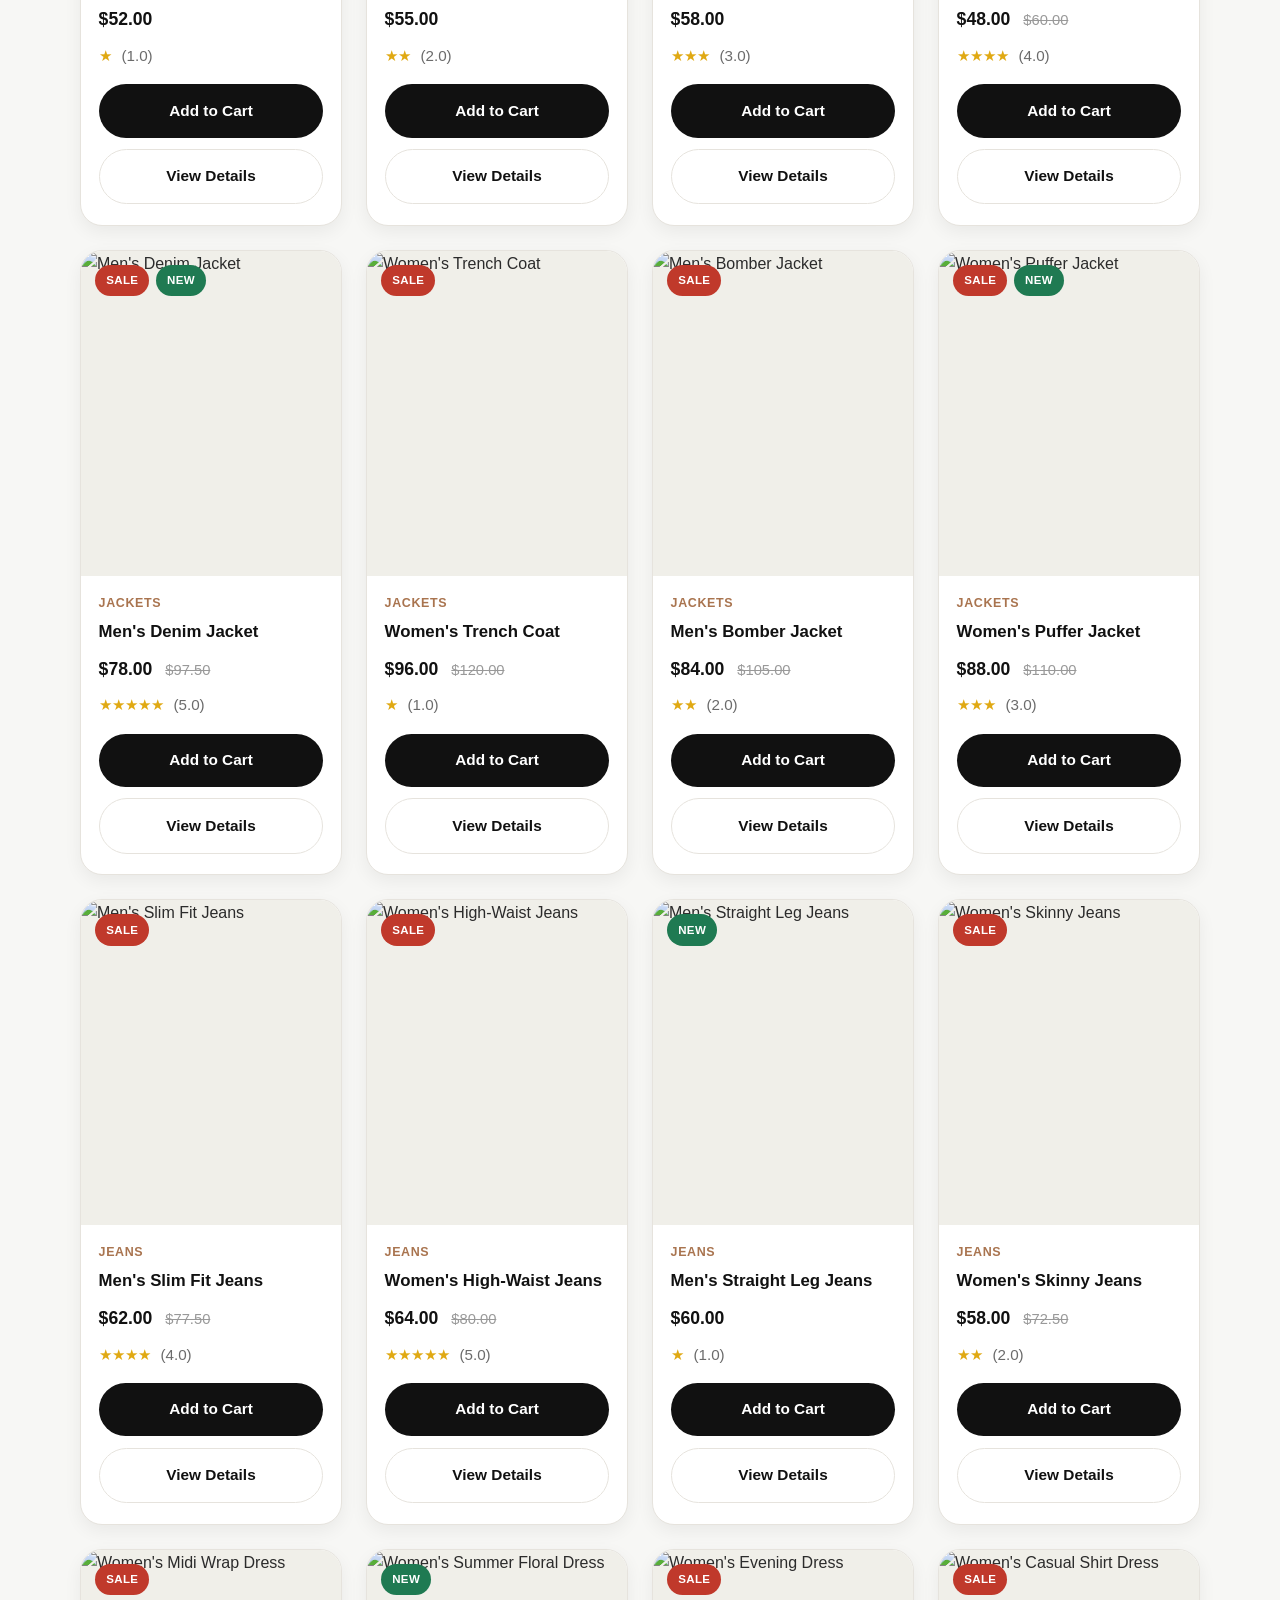
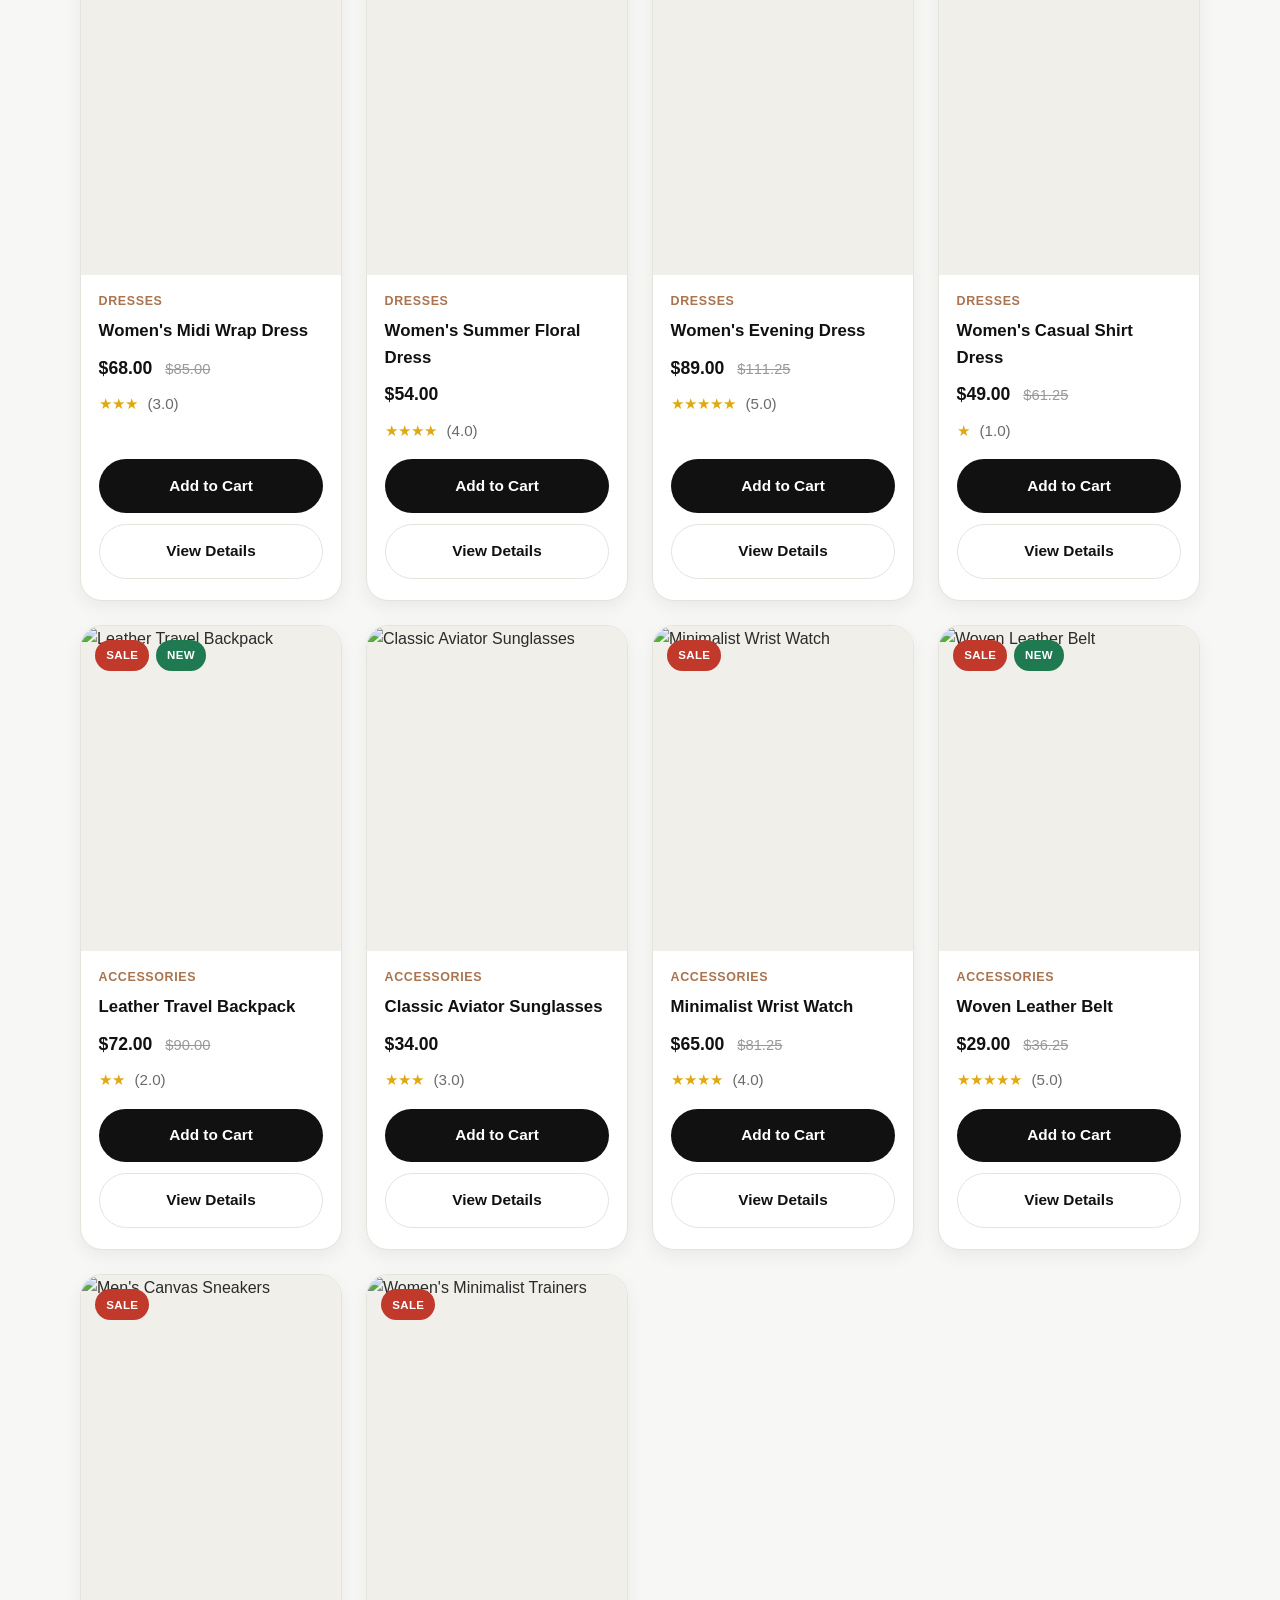
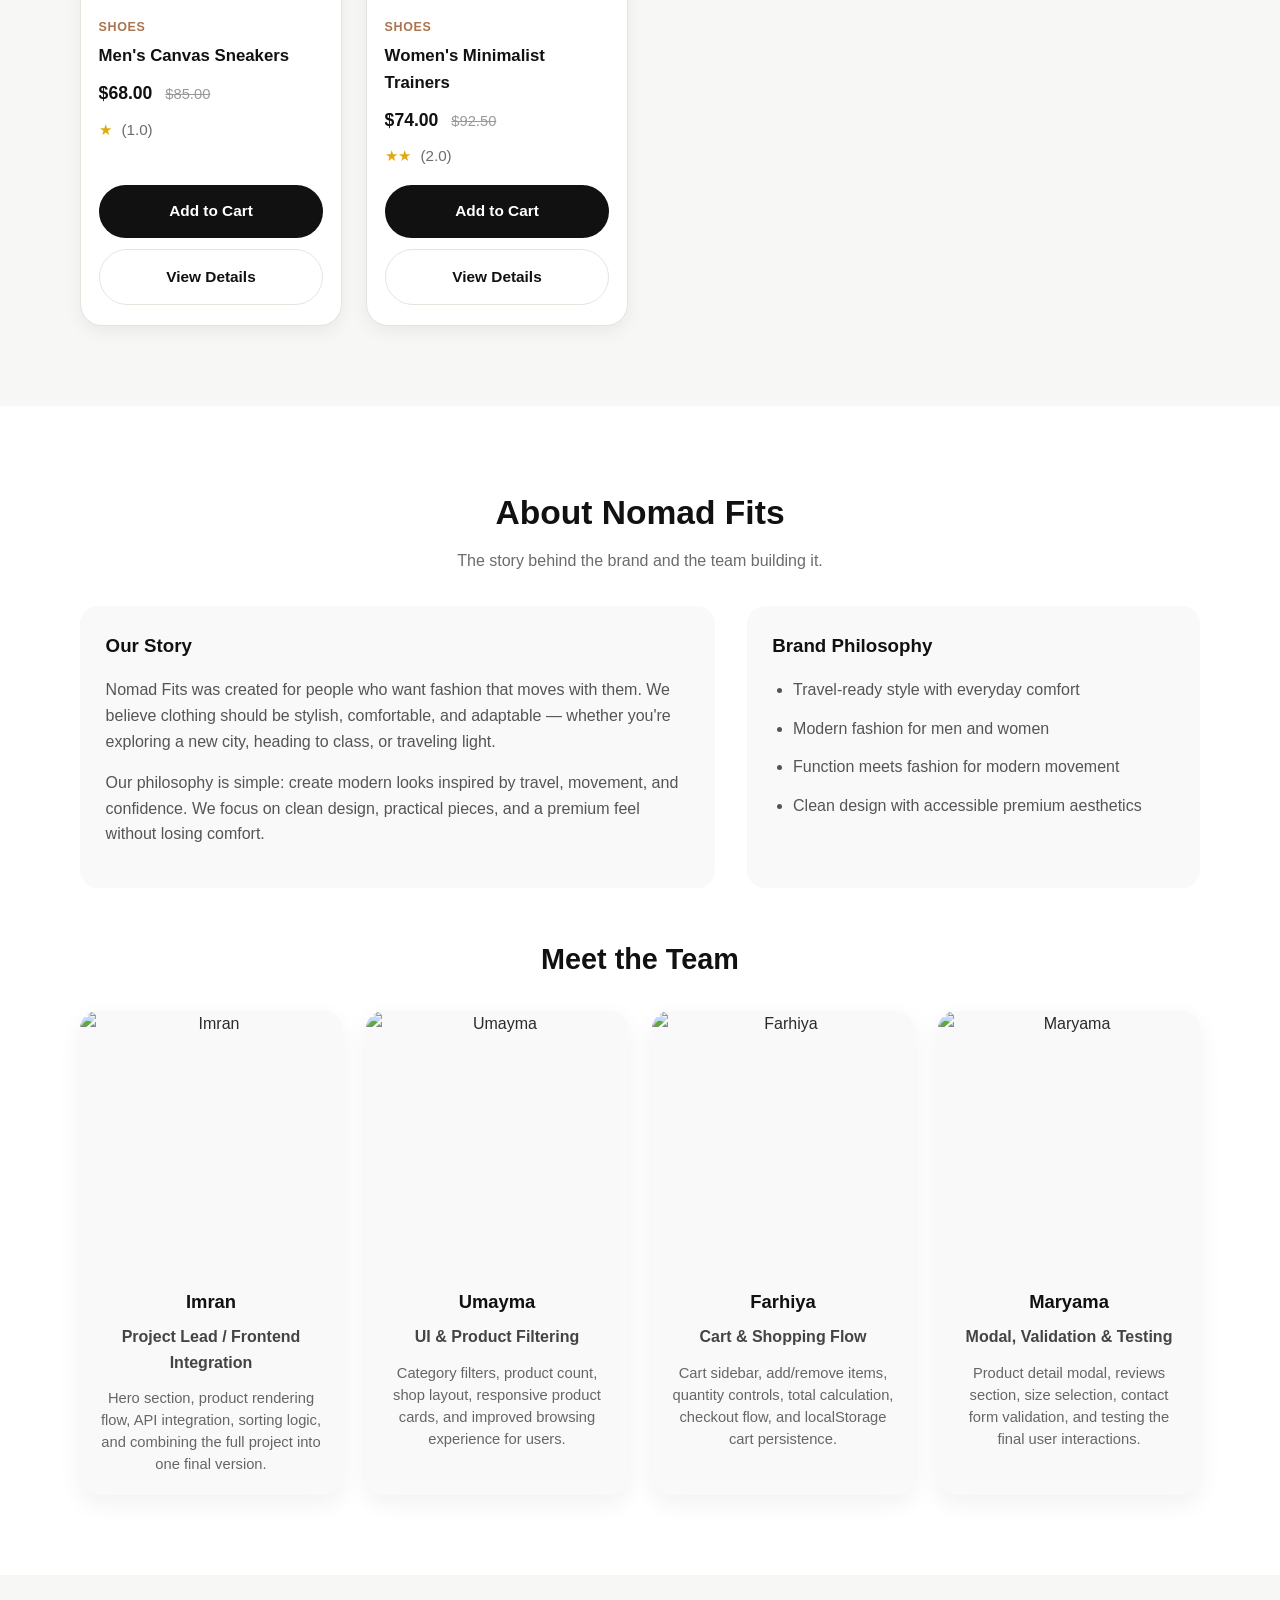
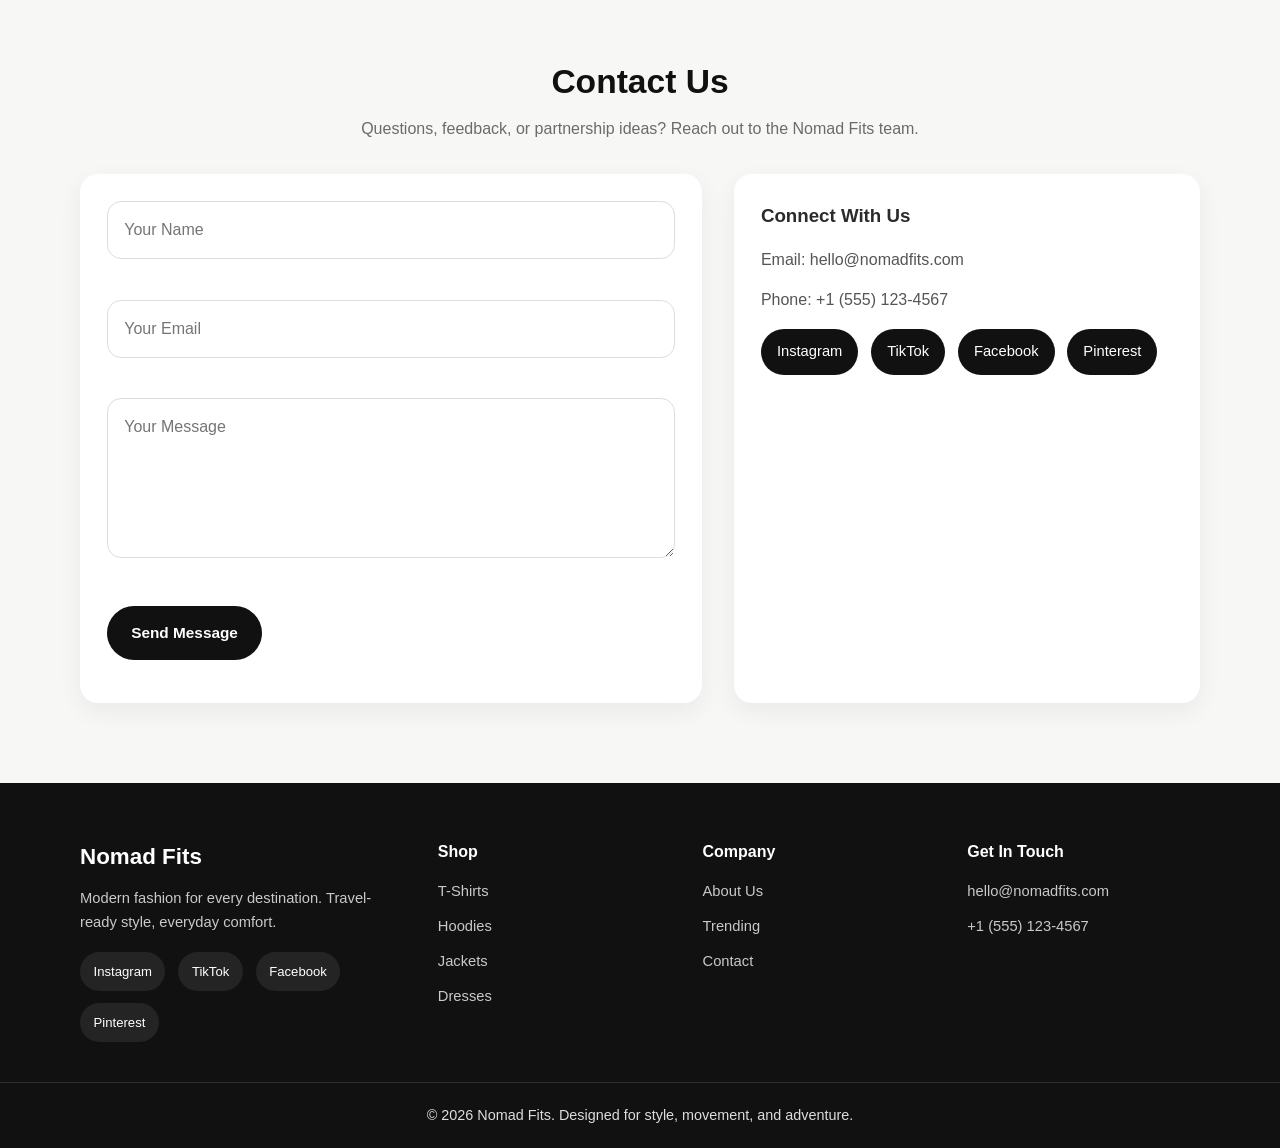
==== commit ea12b541: "Edited" ====
--- a/index.html
+++ b/index.html
@@ -1,330 +1,330 @@
-<!DOCTYPE html>
-<html lang="en">
-<head>
-  <meta charset="UTF-8" />
-  <meta name="viewport" content="width=device-width, initial-scale=1.0" />
-  <title>Nomad Fits</title>
-  <link rel="stylesheet" href="css/style.css" />
-</head>
-<body>
-  <!-- HEADER -->
-  <header class="header">
-    <div class="container nav">
-      <h1 class="logo">Nomad Fits</h1>
-
-      <nav class="nav-links" id="navLinks">
-        <a href="#home">Home</a>
-        <a href="#collections">Trending</a>
-        <a href="#shop">Shop</a>
-        <a href="#about">About</a>
-        <a href="#contact">Contact</a>
-      </nav>
-
-      <div class="nav-actions">
-        <button class="cart-btn" id="cartBtn">
-          Cart (<span id="cartCount">0</span>)
-        </button>
-        <button class="menu-btn" id="menuBtn">☰</button>
-      </div>
-    </div>
-  </header>
-
-  <!-- HERO -->
-  <section class="hero" id="home">
-    <div class="hero-overlay"></div>
-    <div class="container hero-content">
-      <div class="hero-text">
-        <p class="hero-subtitle">Modern fashion for every destination</p>
-        <h2>Wear the Journey. Live the Adventure.</h2>
-        <p>
-          Nomad Fits blends travel-ready comfort with refined style — from city
-          nights to mountain mornings. Explore fashion essentials for men,
-          women, shoes, and accessories in one modern shopping experience.
-        </p>
-        <div class="hero-buttons">
-          <a href="#shop" class="btn primary-btn">Shop Now</a>
-          <a href="#collections" class="btn secondary-btn dark-btn">Explore Collections</a>
-        </div>
-
-        <div class="hero-badges">
-          <div class="hero-badge">
-            <strong>Free Shipping</strong>
-            <span>On orders over $75</span>
-          </div>
-          <div class="hero-badge">
-            <strong>Easy Returns</strong>
-            <span>30-day return window</span>
-          </div>
-          <div class="hero-badge">
-            <strong>New Season</strong>
-            <span>Fresh drops weekly</span>
-          </div>
-        </div>
-      </div>
-    </div>
-  </section>
-
-  <!-- TRENDING -->
-  <section class="trending-section" id="collections">
-    <div class="container">
-      <div class="section-heading">
-        <h2>Trending Products</h2>
-        <p>
-          Best-selling picks and new arrivals curated for style, comfort, and movement.
-        </p>
-      </div>
-      <div class="trending-grid" id="trendingGrid"></div>
-    </div>
-  </section>
-
-  <!-- SHOP -->
-  <section class="shop-section" id="shop">
-    <div class="container">
-      <div class="section-heading">
-        <h2>Shop Collection</h2>
-        <p>
-          Browse our collection of men’s wear, women’s wear, shoes, and accessories.
-        </p>
-      </div>
-
-      <div class="controls">
-        <div class="filters">
-          <button class="filter-btn active" data-category="all">All</button>
-          <button class="filter-btn" data-category="tshirts">T-Shirts</button>
-          <button class="filter-btn" data-category="hoodies">Hoodies</button>
-          <button class="filter-btn" data-category="jackets">Jackets</button>
-          <button class="filter-btn" data-category="jeans">Jeans</button>
-          <button class="filter-btn" data-category="dresses">Dresses</button>
-          <button class="filter-btn" data-category="accessories">Accessories</button>
-          <button class="filter-btn" data-category="shoes">Shoes</button>
-        </div>
-
-        <div class="controls-right">
-          <div class="search-box">
-            <span class="search-icon">⌕</span>
-            <input type="text" id="searchInput" placeholder="Search products..." />
-          </div>
-
-          <div class="sort-box">
-            <label for="sortSelect">Sort By:</label>
-            <select id="sortSelect">
-              <option value="default">Default</option>
-              <option value="price-low">Price: Low to High</option>
-              <option value="price-high">Price: High to Low</option>
-              <option value="new-arrivals">New Arrivals</option>
-              <option value="bestsellers">Best Sellers</option>
-            </select>
-          </div>
-        </div>
-      </div>
-
-      <p class="product-count">Products Found: <span id="productCount">0</span></p>
-      <div class="products-grid" id="productsGrid"></div>
-    </div>
-  </section>
-
-  <!-- ABOUT -->
-  <section class="about-section" id="about">
-    <div class="container">
-      <div class="section-heading">
-        <h2>About Nomad Fits</h2>
-        <p>The story behind the brand and the team building it.</p>
-      </div>
-
-      <div class="about-grid">
-        <div class="about-story">
-          <h3>Our Story</h3>
-          <p>
-            Nomad Fits was created for people who want fashion that moves with them.
-            We believe clothing should be stylish, comfortable, and adaptable —
-            whether you're exploring a new city, heading to class, or traveling light.
-          </p>
-          <p>
-            Our philosophy is simple: create modern looks inspired by travel, movement,
-            and confidence. We focus on clean design, practical pieces, and a premium
-            feel without losing comfort.
-          </p>
-        </div>
-
-        <div class="about-values">
-          <h3>Brand Philosophy</h3>
-          <ul>
-            <li>Travel-ready style with everyday comfort</li>
-            <li>Modern fashion for men and women</li>
-            <li>Function meets fashion for modern movement</li>
-            <li>Clean design with accessible premium aesthetics</li>
-          </ul>
-        </div>
-      </div>
-
-      <!-- TEAM -->
-      <div class="team-section">
-        <h3>Meet the Team</h3>
-        <div class="team-grid">
-          <div class="team-card">
-            <img src="https://plus.gabischool.com/assets/uploads/students/69eefaf810683.JPG" alt="Imran" />
-            <h4>Imran</h4>
-            <p>Project Lead / Frontend Integration</p>
-            <span>
-              Hero section, product rendering flow, API integration, sorting logic,
-              and combining the full project into one final version.
-            </span>
-          </div>
-
-          <div class="team-card">
-            <img src="https://plus.gabischool.com/assets/uploads/students/student_6a467244182e66.29299757.jpg" alt="Umayma" />
-            <h4>Umayma</h4>
-            <p>UI & Product Filtering</p>
-            <span>
-              Category filters, product count, shop layout, responsive product cards,
-              and improved browsing experience for users.
-            </span>
-          </div>
-
-          <div class="team-card">
-            <img src="https://plus.gabischool.com/assets/uploads/students/69f5665e05ee9.jpeg" alt="Farhiya" />
-            <h4>Farhiya</h4>
-            <p>Cart & Shopping Flow</p>
-            <span>
-              Cart sidebar, add/remove items, quantity controls, total calculation,
-              checkout flow, and localStorage cart persistence.
-            </span>
-          </div>
-
-          <div class="team-card">
-            <img src="https://plus.gabischool.com/assets/uploads/students/698393929f956.jpeg" alt="Maryama" />
-            <h4>Maryama</h4>
-            <p>Modal, Validation & Testing</p>
-            <span>
-              Product detail modal, reviews section, size selection, contact form validation,
-              and testing the final user interactions.
-            </span>
-          </div>
-        </div>
-      </div>
-    </div>
-  </section>
-
-  <!-- CONTACT -->
-  <section class="contact-section" id="contact">
-    <div class="container">
-      <div class="section-heading">
-        <h2>Contact Us</h2>
-        <p>Questions, feedback, or partnership ideas? Reach out to the Nomad Fits team.</p>
-      </div>
-
-      <div class="contact-grid">
-        <form class="contact-form" id="contactForm">
-          <div class="form-row">
-            <input type="text" id="name" placeholder="Your Name" />
-            <small class="error" id="nameError"></small>
-          </div>
-
-          <div class="form-row">
-            <input type="email" id="email" placeholder="Your Email" />
-            <small class="error" id="emailError"></small>
-          </div>
-
-          <div class="form-row">
-            <textarea id="message" rows="5" placeholder="Your Message"></textarea>
-            <small class="error" id="messageError"></small>
-          </div>
-
-          <button type="submit" class="btn primary-btn">Send Message</button>
-          <p class="success-msg" id="formSuccess"></p>
-        </form>
-
-        <div class="contact-info">
-          <h3>Connect With Us</h3>
-          <p>Email: hello@nomadfits.com</p>
-          <p>Phone: +1 (555) 123-4567</p>
-          <div class="social-links">
-            <a href="#">Instagram</a>
-            <a href="#">TikTok</a>
-            <a href="#">Facebook</a>
-            <a href="#">Pinterest</a>
-          </div>
-        </div>
-      </div>
-    </div>
-  </section>
-
-  <!-- CART SIDEBAR -->
-  <aside class="cart-sidebar" id="cartSidebar">
-    <div class="cart-header">
-      <h3>Your Cart</h3>
-      <button class="close-btn" id="closeCartBtn">✕</button>
-    </div>
-
-    <div class="cart-items" id="cartItems"></div>
-
-    <div class="cart-footer">
-      <h4>Total: $<span id="cartTotal">0.00</span></h4>
-      <button class="btn primary-btn checkout-btn" id="checkoutBtn">Checkout</button>
-    </div>
-  </aside>
-
-  <!-- OVERLAY -->
-  <div class="overlay hidden" id="overlay"></div>
-
-  <!-- PRODUCT MODAL -->
-  <div class="modal hidden" id="productModal">
-    <div class="modal-content">
-      <button class="close-btn modal-close" id="closeModalBtn">✕</button>
-      <div class="modal-body" id="modalBody"></div>
-    </div>
-  </div>
-
-  <!-- TOAST -->
-  <div class="toast" id="toast">Added to cart successfully!</div>
-
-  <!-- FOOTER -->
-  <footer class="footer">
-    <div class="container footer-grid">
-      <div class="footer-brand">
-        <h3>Nomad Fits</h3>
-        <p>Modern fashion for every destination. Travel-ready style, everyday comfort.</p>
-        <div class="social-links footer-social">
-          <a href="#">Instagram</a>
-          <a href="#">TikTok</a>
-          <a href="#">Facebook</a>
-          <a href="#">Pinterest</a>
-        </div>
-      </div>
-
-      <div class="footer-col">
-        <h4>Shop</h4>
-        <ul>
-          <li><a href="#shop">T-Shirts</a></li>
-          <li><a href="#shop">Hoodies</a></li>
-          <li><a href="#shop">Jackets</a></li>
-          <li><a href="#shop">Dresses</a></li>
-        </ul>
-      </div>
-
-      <div class="footer-col">
-        <h4>Company</h4>
-        <ul>
-          <li><a href="#about">About Us</a></li>
-          <li><a href="#collections">Trending</a></li>
-          <li><a href="#contact">Contact</a></li>
-        </ul>
-      </div>
-
-      <div class="footer-col">
-        <h4>Get In Touch</h4>
-        <ul>
-          <li>hello@nomadfits.com</li>
-          <li>+1 (555) 123-4567</li>
-        </ul>
-      </div>
-    </div>
-
-    <div class="footer-bottom">
-      <p>© 2026 Nomad Fits. Designed for style, movement, and adventure.</p>
-    </div>
-  </footer>
-
-  <script src="js/app.js"></script>
-</body>
+<!DOCTYPE html>
+<html lang="en">
+<head>
+  <meta charset="UTF-8" />
+  <meta name="viewport" content="width=device-width, initial-scale=1.0" />
+  <title>Nomad Fits</title>
+  <link rel="stylesheet" href="Css/style.css">
+</head>
+<body>
+  <!-- HEADER Header -->
+  <header class="header">
+    <div class="container nav">
+      <h1 class="logo">Nomad Fits</h1>
+
+      <nav class="nav-links" id="navLinks">
+        <a href="#home">Home</a>
+        <a href="#collections">Trending</a>
+        <a href="#shop">Shop</a>
+        <a href="#about">About</a>
+        <a href="#contact">Contact</a>
+      </nav>
+
+      <div class="nav-actions">
+        <button class="cart-btn" id="cartBtn">
+          Cart (<span id="cartCount">0</span>)
+        </button>
+        <button class="menu-btn" id="menuBtn">☰</button>
+      </div>
+    </div>
+  </header>
+
+  <!-- HERO -->
+  <section class="hero" id="home">
+    <div class="hero-overlay"></div>
+    <div class="container hero-content">
+      <div class="hero-text">
+        <p class="hero-subtitle">Modern fashion for every destination</p>
+        <h2>Wear the Journey. Live the Adventure.</h2>
+        <p>
+          Nomad Fits blends travel-ready comfort with refined style — from city
+          nights to mountain mornings. Explore fashion essentials for men,
+          women, shoes, and accessories in one modern shopping experience.
+        </p>
+        <div class="hero-buttons">
+          <a href="#shop" class="btn primary-btn">Shop Now</a>
+          <a href="#collections" class="btn secondary-btn dark-btn">Explore Collections</a>
+        </div>
+
+        <div class="hero-badges">
+          <div class="hero-badge">
+            <strong>Free Shipping</strong>
+            <span>On orders over $75</span>
+          </div>
+          <div class="hero-badge">
+            <strong>Easy Returns</strong>
+            <span>30-day return window</span>
+          </div>
+          <div class="hero-badge">
+            <strong>New Season</strong>
+            <span>Fresh drops weekly</span>
+          </div>
+        </div>
+      </div>
+    </div>
+  </section>
+
+  <!-- TRENDING -->
+  <section class="trending-section" id="collections">
+    <div class="container">
+      <div class="section-heading">
+        <h2>Trending Products</h2>
+        <p>
+          Best-selling picks and new arrivals curated for style, comfort, and movement.
+        </p>
+      </div>
+      <div class="trending-grid" id="trendingGrid"></div>
+    </div>
+  </section>
+
+  <!-- SHOP -->
+  <section class="shop-section" id="shop">
+    <div class="container">
+      <div class="section-heading">
+        <h2>Shop Collection</h2>
+        <p>
+          Browse our collection of men’s wear, women’s wear, shoes, and accessories.
+        </p>
+      </div>
+
+      <div class="controls">
+        <div class="filters">
+          <button class="filter-btn active" data-category="all">All</button>
+          <button class="filter-btn" data-category="tshirts">T-Shirts</button>
+          <button class="filter-btn" data-category="hoodies">Hoodies</button>
+          <button class="filter-btn" data-category="jackets">Jackets</button>
+          <button class="filter-btn" data-category="jeans">Jeans</button>
+          <button class="filter-btn" data-category="dresses">Dresses</button>
+          <button class="filter-btn" data-category="accessories">Accessories</button>
+          <button class="filter-btn" data-category="shoes">Shoes</button>
+        </div>
+
+        <div class="controls-right">
+          <div class="search-box">
+            <span class="search-icon">⌕</span>
+            <input type="text" id="searchInput" placeholder="Search products..." />
+          </div>
+
+          <div class="sort-box">
+            <label for="sortSelect">Sort By:</label>
+            <select id="sortSelect">
+              <option value="default">Default</option>
+              <option value="price-low">Price: Low to High</option>
+              <option value="price-high">Price: High to Low</option>
+              <option value="new-arrivals">New Arrivals</option>
+              <option value="bestsellers">Best Sellers</option>
+            </select>
+          </div>
+        </div>
+      </div>
+
+      <p class="product-count">Products Found: <span id="productCount">0</span></p>
+      <div class="products-grid" id="productsGrid"></div>
+    </div>
+  </section>
+
+  <!-- ABOUT -->
+  <section class="about-section" id="about">
+    <div class="container">
+      <div class="section-heading">
+        <h2>About Nomad Fits</h2>
+        <p>The story behind the brand and the team building it.</p>
+      </div>
+
+      <div class="about-grid">
+        <div class="about-story">
+          <h3>Our Story</h3>
+          <p>
+            Nomad Fits was created for people who want fashion that moves with them.
+            We believe clothing should be stylish, comfortable, and adaptable —
+            whether you're exploring a new city, heading to class, or traveling light.
+          </p>
+          <p>
+            Our philosophy is simple: create modern looks inspired by travel, movement,
+            and confidence. We focus on clean design, practical pieces, and a premium
+            feel without losing comfort.
+          </p>
+        </div>
+
+        <div class="about-values">
+          <h3>Brand Philosophy</h3>
+          <ul>
+            <li>Travel-ready style with everyday comfort</li>
+            <li>Modern fashion for men and women</li>
+            <li>Function meets fashion for modern movement</li>
+            <li>Clean design with accessible premium aesthetics</li>
+          </ul>
+        </div>
+      </div>
+
+      <!-- TEAM -->
+      <div class="team-section">
+        <h3>Meet the Team</h3>
+        <div class="team-grid">
+          <div class="team-card">
+            <img src="https://plus.gabischool.com/assets/uploads/students/69eefaf810683.JPG" alt="Imran" />
+            <h4>Imran</h4>
+            <p>Project Lead / Frontend Integration</p>
+            <span>
+              Hero section, product rendering flow, API integration, sorting logic,
+              and combining the full project into one final version.
+            </span>
+          </div>
+
+          <div class="team-card">
+            <img src="https://plus.gabischool.com/assets/uploads/students/student_6a467244182e66.29299757.jpg" alt="Umayma" />
+            <h4>Umayma</h4>
+            <p>UI & Product Filtering</p>
+            <span>
+              Category filters, product count, shop layout, responsive product cards,
+              and improved browsing experience for users.
+            </span>
+          </div>
+
+          <div class="team-card">
+            <img src="https://plus.gabischool.com/assets/uploads/students/69f5665e05ee9.jpeg" alt="Farhiya" />
+            <h4>Farhiya</h4>
+            <p>Cart & Shopping Flow</p>
+            <span>
+              Cart sidebar, add/remove items, quantity controls, total calculation,
+              checkout flow, and localStorage cart persistence.
+            </span>
+          </div>
+
+          <div class="team-card">
+            <img src="https://plus.gabischool.com/assets/uploads/students/698393929f956.jpeg" alt="Maryama" />
+            <h4>Maryama</h4>
+            <p>Modal, Validation & Testing</p>
+            <span>
+              Product detail modal, reviews section, size selection, contact form validation,
+              and testing the final user interactions.
+            </span>
+          </div>
+        </div>
+      </div>
+    </div>
+  </section>
+
+  <!-- CONTACT -->
+  <section class="contact-section" id="contact">
+    <div class="container">
+      <div class="section-heading">
+        <h2>Contact Us</h2>
+        <p>Questions, feedback, or partnership ideas? Reach out to the Nomad Fits team.</p>
+      </div>
+
+      <div class="contact-grid">
+        <form class="contact-form" id="contactForm">
+          <div class="form-row">
+            <input type="text" id="name" placeholder="Your Name" />
+            <small class="error" id="nameError"></small>
+          </div>
+
+          <div class="form-row">
+            <input type="email" id="email" placeholder="Your Email" />
+            <small class="error" id="emailError"></small>
+          </div>
+
+          <div class="form-row">
+            <textarea id="message" rows="5" placeholder="Your Message"></textarea>
+            <small class="error" id="messageError"></small>
+          </div>
+
+          <button type="submit" class="btn primary-btn">Send Message</button>
+          <p class="success-msg" id="formSuccess"></p>
+        </form>
+
+        <div class="contact-info">
+          <h3>Connect With Us</h3>
+          <p>Email: hello@nomadfits.com</p>
+          <p>Phone: +1 (555) 123-4567</p>
+          <div class="social-links">
+            <a href="#">Instagram</a>
+            <a href="#">TikTok</a>
+            <a href="#">Facebook</a>
+            <a href="#">Pinterest</a>
+          </div>
+        </div>
+      </div>
+    </div>
+  </section>
+
+  <!-- CART SIDEBAR -->
+  <aside class="cart-sidebar" id="cartSidebar">
+    <div class="cart-header">
+      <h3>Your Cart</h3>
+      <button class="close-btn" id="closeCartBtn">✕</button>
+    </div>
+
+    <div class="cart-items" id="cartItems"></div>
+
+    <div class="cart-footer">
+      <h4>Total: $<span id="cartTotal">0.00</span></h4>
+      <button class="btn primary-btn checkout-btn" id="checkoutBtn">Checkout</button>
+    </div>
+  </aside>
+
+  <!-- OVERLAY -->
+  <div class="overlay hidden" id="overlay"></div>
+
+  <!-- PRODUCT MODAL -->
+  <div class="modal hidden" id="productModal">
+    <div class="modal-content">
+      <button class="close-btn modal-close" id="closeModalBtn">✕</button>
+      <div class="modal-body" id="modalBody"></div>
+    </div>
+  </div>
+
+  <!-- TOAST -->
+  <div class="toast" id="toast">Added to cart successfully!</div>
+
+  <!-- FOOTER -->
+  <footer class="footer">
+    <div class="container footer-grid">
+      <div class="footer-brand">
+        <h3>Nomad Fits</h3>
+        <p>Modern fashion for every destination. Travel-ready style, everyday comfort.</p>
+        <div class="social-links footer-social">
+          <a href="#">Instagram</a>
+          <a href="#">TikTok</a>
+          <a href="#">Facebook</a>
+          <a href="#">Pinterest</a>
+        </div>
+      </div>
+
+      <div class="footer-col">
+        <h4>Shop</h4>
+        <ul>
+          <li><a href="#shop">T-Shirts</a></li>
+          <li><a href="#shop">Hoodies</a></li>
+          <li><a href="#shop">Jackets</a></li>
+          <li><a href="#shop">Dresses</a></li>
+        </ul>
+      </div>
+
+      <div class="footer-col">
+        <h4>Company</h4>
+        <ul>
+          <li><a href="#about">About Us</a></li>
+          <li><a href="#collections">Trending</a></li>
+          <li><a href="#contact">Contact</a></li>
+        </ul>
+      </div>
+
+      <div class="footer-col">
+        <h4>Get In Touch</h4>
+        <ul>
+          <li>hello@nomadfits.com</li>
+          <li>+1 (555) 123-4567</li>
+        </ul>
+      </div>
+    </div>
+
+    <div class="footer-bottom">
+      <p>© 2026 Nomad Fits. Designed for style, movement, and adventure.</p>
+    </div>
+  </footer>
+
+  <script src="js/app.js"></script>
+</body>
 </html>
--- a/Css/style.css
+++ b/Css/style.css
@@ -0,0 +1,1239 @@
+/* =========================
+   FONTS
+========================= */
+@import url("https://fonts.googleapis.com/css2?family=Poppins:wght@500;600;700;800&family=Inter:wght@400;500;600&display=swap");
+
+/* =========================
+   DESIGN TOKENS
+========================= */
+:root {
+  --font-heading: "Poppins", "Segoe UI", sans-serif;
+  --font-body: "Inter", "Segoe UI", sans-serif;
+
+  --color-ink: #111111;
+  --color-text: #2b2b2b;
+  --color-muted: #6b6b6b;
+  --color-bg: #f8f7f4;
+  --color-surface: #ffffff;
+  --color-border: #e6e3dd;
+  --color-accent: #a9744f;   /* warm nomad-inspired accent */
+  --color-accent-dark: #8a5c3c;
+  --color-sale: #c0392b;
+  --color-new: #1f7a52;
+  --color-star: #e0a913;
+
+  --radius-sm: 10px;
+  --radius-md: 16px;
+  --radius-lg: 22px;
+  --radius-pill: 999px;
+
+  --shadow-sm: 0 6px 18px rgba(17, 17, 17, 0.06);
+  --shadow-md: 0 12px 30px rgba(17, 17, 17, 0.1);
+  --shadow-lg: 0 20px 45px rgba(17, 17, 17, 0.16);
+}
+
+/* =========================
+   RESET
+========================= */
+* {
+  margin: 0;
+  padding: 0;
+  box-sizing: border-box;
+}
+
+html {
+  scroll-behavior: smooth;
+}
+
+body {
+  font-family: var(--font-body);
+  background: var(--color-bg);
+  color: var(--color-text);
+  line-height: 1.6;
+}
+
+img {
+  width: 100%;
+  display: block;
+}
+
+button,
+input,
+textarea,
+select {
+  font: inherit;
+}
+
+a {
+  text-decoration: none;
+  color: inherit;
+}
+
+ul {
+  list-style: none;
+}
+
+/* =========================
+   GLOBAL
+========================= */
+.container {
+  width: min(1120px, 92%);
+  margin: 0 auto;
+}
+
+.section-heading {
+  text-align: center;
+  margin-bottom: 2rem;
+}
+
+.section-heading h2 {
+  font-family: var(--font-heading);
+  font-size: 2.1rem;
+  font-weight: 700;
+  margin-bottom: 0.5rem;
+  color: var(--color-ink);
+}
+
+.section-heading p {
+  color: var(--color-muted);
+  max-width: 700px;
+  margin: 0 auto;
+}
+
+.btn {
+  border: none;
+  cursor: pointer;
+  padding: 0.9rem 1.5rem;
+  border-radius: var(--radius-pill);
+  font-weight: 600;
+  font-size: 0.96rem;
+  transition: transform 0.2s ease, box-shadow 0.2s ease, background 0.2s ease;
+  display: inline-block;
+}
+
+.primary-btn {
+  background: var(--color-ink);
+  color: #fff;
+}
+
+.primary-btn:hover {
+  background: var(--color-accent-dark);
+  transform: translateY(-2px);
+  box-shadow: var(--shadow-sm);
+}
+
+.secondary-btn {
+  background: #fff;
+  color: var(--color-ink);
+  border: 1px solid var(--color-border);
+}
+
+.secondary-btn:hover {
+  background: var(--color-bg);
+  transform: translateY(-2px);
+}
+
+.dark-btn {
+  background: transparent;
+  color: #fff;
+  border: 1px solid rgba(255,255,255,0.7);
+}
+
+.dark-btn:hover {
+  background: rgba(255,255,255,0.15);
+  transform: translateY(-2px);
+}
+
+.hidden {
+  display: none !important;
+}
+
+/* =========================
+   HEADER
+========================= */
+.header {
+  position: sticky;
+  top: 0;
+  z-index: 1000;
+  background: rgba(255,255,255,0.92);
+  backdrop-filter: blur(10px);
+  border-bottom: 1px solid var(--color-border);
+}
+
+.nav {
+  display: flex;
+  align-items: center;
+  justify-content: space-between;
+  min-height: 78px;
+  gap: 1rem;
+}
+
+.logo {
+  font-family: var(--font-heading);
+  font-size: 1.5rem;
+  font-weight: 800;
+  letter-spacing: -0.02em;
+  color: var(--color-ink);
+}
+
+.nav-links {
+  display: flex;
+  align-items: center;
+  gap: 1.6rem;
+}
+
+.nav-links a {
+  position: relative;
+  color: var(--color-text);
+  font-weight: 500;
+  transition: 0.25s ease;
+}
+
+.nav-links a::after {
+  content: "";
+  position: absolute;
+  left: 0;
+  bottom: -6px;
+  width: 0;
+  height: 2px;
+  background: var(--color-accent);
+  transition: width 0.25s ease;
+}
+
+.nav-links a:hover {
+  color: var(--color-ink);
+}
+
+.nav-links a:hover::after {
+  width: 100%;
+}
+
+.nav-actions {
+  display: flex;
+  align-items: center;
+  gap: 0.8rem;
+}
+
+.cart-btn {
+  background: var(--color-ink);
+  color: #fff;
+  border: none;
+  padding: 0.7rem 1.1rem;
+  border-radius: var(--radius-pill);
+  cursor: pointer;
+  font-weight: 600;
+  transition: 0.25s ease;
+}
+
+.cart-btn:hover {
+  background: var(--color-accent-dark);
+}
+
+.menu-btn {
+  display: none;
+  border: none;
+  background: var(--color-ink);
+  color: #fff;
+  padding: 0.6rem 0.85rem;
+  border-radius: var(--radius-sm);
+  cursor: pointer;
+  font-size: 1.1rem;
+}
+
+/* =========================
+   HERO
+========================= */
+.hero {
+  position: relative;
+  min-height: 88vh;
+  display: flex;
+  align-items: center;
+  background:
+    linear-gradient(180deg, rgba(10,10,10,0.55), rgba(10,10,10,0.4) 55%, rgba(10,10,10,0.7)),
+    url("https://images.unsplash.com/photo-1441986300917-64674bd600d8?auto=format&fit=crop&w=1600&q=80")
+    center/cover no-repeat;
+  color: #fff;
+}
+
+.hero-overlay {
+  position: absolute;
+  inset: 0;
+}
+
+.hero-content {
+  position: relative;
+  z-index: 1;
+  padding: 5rem 0;
+}
+
+.hero-text {
+  max-width: 650px;
+}
+
+.hero-subtitle {
+  text-transform: uppercase;
+  letter-spacing: 2.5px;
+  margin-bottom: 1rem;
+  color: var(--color-accent);
+  font-weight: 600;
+  font-size: 0.9rem;
+}
+
+.hero h2 {
+  font-family: var(--font-heading);
+  font-size: 3.2rem;
+  font-weight: 700;
+  line-height: 1.15;
+  margin-bottom: 1.1rem;
+}
+
+.hero p {
+  font-size: 1.05rem;
+  max-width: 580px;
+  color: #f0f0f0;
+}
+
+.hero-buttons {
+  margin-top: 1.8rem;
+  display: flex;
+  gap: 1rem;
+  flex-wrap: wrap;
+}
+
+.hero-badges {
+  margin-top: 3rem;
+  display: flex;
+  gap: 1.5rem;
+  flex-wrap: wrap;
+  padding-top: 2rem;
+  border-top: 1px solid rgba(255,255,255,0.25);
+}
+
+.hero-badge {
+  display: flex;
+  flex-direction: column;
+  gap: 0.2rem;
+}
+
+.hero-badge strong {
+  font-family: var(--font-heading);
+  font-size: 1rem;
+  color: #fff;
+}
+
+.hero-badge span {
+  font-size: 0.85rem;
+  color: #d8d8d8;
+}
+
+/* =========================
+   SECTIONS
+========================= */
+.trending-section,
+.shop-section,
+.about-section,
+.contact-section {
+  padding: 5rem 0;
+}
+
+.trending-section {
+  background: #fff;
+}
+
+.shop-section {
+  background: #f7f7f5;
+}
+
+.about-section {
+  background: #fff;
+}
+
+.contact-section {
+  background: #f7f7f5;
+}
+
+/* =========================
+   CONTROLS / FILTERS
+========================= */
+.controls {
+  display: flex;
+  justify-content: space-between;
+  align-items: center;
+  gap: 1rem;
+  flex-wrap: wrap;
+  margin-bottom: 1.2rem;
+}
+
+.filters {
+  display: flex;
+  flex-wrap: wrap;
+  gap: 0.7rem;
+}
+
+.filter-btn {
+  padding: 0.65rem 1.1rem;
+  border-radius: var(--radius-pill);
+  border: 1px solid var(--color-border);
+  background: #fff;
+  cursor: pointer;
+  font-weight: 600;
+  font-size: 0.92rem;
+  transition: 0.25s ease;
+}
+
+.filter-btn:hover {
+  background: var(--color-ink);
+  color: #fff;
+  border-color: var(--color-ink);
+}
+
+.filter-btn.active {
+  background: var(--color-accent);
+  color: #fff;
+  border-color: var(--color-accent);
+}
+
+.controls-right {
+  display: flex;
+  align-items: center;
+  gap: 1rem;
+  flex-wrap: wrap;
+}
+
+.search-box {
+  position: relative;
+  display: flex;
+  align-items: center;
+}
+
+.search-icon {
+  position: absolute;
+  left: 14px;
+  color: var(--color-muted);
+  font-size: 1.05rem;
+  pointer-events: none;
+}
+
+.search-box input {
+  padding: 0.7rem 1rem 0.7rem 2.3rem;
+  border: 1px solid var(--color-border);
+  border-radius: var(--radius-pill);
+  background: #fff;
+  min-width: 220px;
+  outline: none;
+  transition: border-color 0.2s ease, box-shadow 0.2s ease;
+}
+
+.search-box input:focus {
+  border-color: var(--color-accent);
+  box-shadow: 0 0 0 3px rgba(169, 116, 79, 0.15);
+}
+
+.sort-box {
+  display: flex;
+  align-items: center;
+  gap: 0.7rem;
+  color: var(--color-text);
+  font-weight: 500;
+}
+
+.sort-box select {
+  padding: 0.7rem 1rem;
+  border: 1px solid var(--color-border);
+  border-radius: var(--radius-pill);
+  background: #fff;
+  cursor: pointer;
+}
+
+.product-count {
+  margin-bottom: 1.2rem;
+  color: var(--color-muted);
+  font-weight: 600;
+}
+
+.empty-state {
+  padding: 3rem 1rem;
+  text-align: center;
+  color: var(--color-muted);
+  font-weight: 500;
+  grid-column: 1 / -1;
+}
+
+/* =========================
+   PRODUCT GRID / CARDS
+========================= */
+.products-grid,
+.trending-grid {
+  display: grid;
+  grid-template-columns: repeat(4, 1fr);
+  gap: 1.5rem;
+}
+
+.product-card {
+  background: var(--color-surface);
+  border-radius: var(--radius-lg);
+  overflow: hidden;
+  box-shadow: var(--shadow-sm);
+  border: 1px solid var(--color-border);
+  position: relative;
+  display: flex;
+  flex-direction: column;
+  transition: transform 0.25s ease, box-shadow 0.25s ease;
+}
+
+.product-card:hover {
+  transform: translateY(-6px);
+  box-shadow: var(--shadow-md);
+}
+
+.card-badges {
+  position: absolute;
+  top: 14px;
+  left: 14px;
+  z-index: 2;
+  display: flex;
+  gap: 0.4rem;
+}
+
+.badge {
+  padding: 0.4rem 0.7rem;
+  border-radius: var(--radius-pill);
+  font-size: 0.72rem;
+  font-weight: 700;
+  letter-spacing: 0.03em;
+  color: #fff;
+}
+
+.sale-badge {
+  background: var(--color-sale);
+}
+
+.new-badge {
+  background: var(--color-new);
+}
+
+.product-image-wrap {
+  position: relative;
+  overflow: hidden;
+  background: #f0efe9;
+  aspect-ratio: 4 / 5;
+}
+
+.product-image {
+  width: 100%;
+  height: 100%;
+  object-fit: cover;
+  transition: transform 0.4s ease;
+}
+
+.product-card:hover .product-image {
+  transform: scale(1.06);
+}
+
+.quick-preview {
+  position: absolute;
+  left: 50%;
+  bottom: 14px;
+  transform: translateX(-50%);
+  background: rgba(17,17,17,0.9);
+  color: #fff;
+  padding: 0.5rem 0.9rem;
+  border-radius: var(--radius-pill);
+  font-size: 0.8rem;
+  opacity: 0;
+  transition: 0.25s ease;
+  white-space: nowrap;
+}
+
+.product-card:hover .quick-preview {
+  opacity: 1;
+}
+
+.product-info {
+  padding: 1.1rem 1.1rem 1.3rem;
+  display: flex;
+  flex-direction: column;
+  flex: 1;
+}
+
+.product-meta {
+  color: var(--color-accent);
+  font-size: 0.78rem;
+  font-weight: 700;
+  text-transform: uppercase;
+  letter-spacing: 0.05em;
+  margin-bottom: 0.35rem;
+}
+
+.product-info h3 {
+  font-family: var(--font-heading);
+  font-size: 1.05rem;
+  font-weight: 600;
+  margin-bottom: 0.55rem;
+  color: var(--color-ink);
+}
+
+.product-price {
+  font-size: 1.1rem;
+  font-weight: 700;
+  color: var(--color-ink);
+  margin-bottom: 0.65rem;
+}
+
+.old-price {
+  color: #999;
+  text-decoration: line-through;
+  margin-left: 0.5rem;
+  font-weight: 500;
+  font-size: 0.92rem;
+}
+
+.rating {
+  color: var(--color-star);
+  font-size: 0.95rem;
+  margin-bottom: 1rem;
+}
+
+.rating span {
+  color: var(--color-muted);
+  margin-left: 0.35rem;
+}
+
+.product-actions {
+  display: flex;
+  flex-direction: column;
+  gap: 0.7rem;
+  margin-top: auto;
+}
+
+/* =========================
+   ABOUT
+========================= */
+.about-grid {
+  display: grid;
+  grid-template-columns: 1.4fr 1fr;
+  gap: 2rem;
+  margin-bottom: 3rem;
+}
+
+.about-story,
+.about-values {
+  background: #f9f9f9;
+  padding: 1.6rem;
+  border-radius: 18px;
+}
+
+.about-story h3,
+.about-values h3 {
+  margin-bottom: 1rem;
+  color: #111;
+}
+
+.about-story p {
+  color: #555;
+  margin-bottom: 1rem;
+}
+
+.about-values ul {
+  list-style: disc;
+  padding-left: 1.3rem;
+  color: #555;
+}
+
+.about-values li {
+  margin-bottom: 0.8rem;
+}
+
+/* =========================
+   TEAM
+========================= */
+.team-section h3 {
+  text-align: center;
+  font-size: 1.8rem;
+  margin-bottom: 1.8rem;
+  color: #111;
+}
+
+.team-grid {
+  display: grid;
+  grid-template-columns: repeat(4, 1fr);
+  gap: 1.5rem;
+}
+
+.team-card {
+  background: #f9f9f9;
+  border-radius: 18px;
+  overflow: hidden;
+  box-shadow: 0 8px 24px rgba(0,0,0,0.06);
+  text-align: center;
+  padding-bottom: 1.2rem;
+}
+
+.team-card img {
+  height: 260px;
+  object-fit: cover;
+}
+
+.team-card h4 {
+  margin-top: 1rem;
+  font-size: 1.15rem;
+  color: #111;
+}
+
+.team-card p {
+  margin-top: 0.45rem;
+  font-weight: 600;
+  color: #444;
+  padding: 0 1rem;
+}
+
+.team-card span {
+  display: block;
+  margin-top: 0.75rem;
+  padding: 0 1rem;
+  color: #666;
+  font-size: 0.92rem;
+  line-height: 1.5;
+}
+
+/* =========================
+   CONTACT
+========================= */
+.contact-grid {
+  display: grid;
+  grid-template-columns: 1.2fr 0.9fr;
+  gap: 2rem;
+}
+
+.contact-form,
+.contact-info {
+  background: #fff;
+  padding: 1.7rem;
+  border-radius: 18px;
+  box-shadow: 0 8px 24px rgba(0,0,0,0.06);
+}
+
+.form-row {
+  margin-bottom: 1rem;
+}
+
+.contact-form input,
+.contact-form textarea {
+  width: 100%;
+  padding: 0.95rem 1rem;
+  border: 1px solid #ddd;
+  border-radius: 14px;
+  outline: none;
+  background: #fff;
+}
+
+.contact-form input:focus,
+.contact-form textarea:focus {
+  border-color: #111;
+}
+
+.error {
+  color: #d33;
+  display: block;
+  margin-top: 0.4rem;
+  font-size: 0.88rem;
+  min-height: 18px;
+}
+
+.success-msg {
+  margin-top: 1rem;
+  color: #148b4f;
+  font-weight: 600;
+}
+
+.contact-info h3 {
+  margin-bottom: 1rem;
+}
+
+.contact-info p {
+  margin-bottom: 0.9rem;
+  color: #555;
+}
+
+.social-links {
+  display: flex;
+  flex-wrap: wrap;
+  gap: 0.8rem;
+  margin-top: 1rem;
+}
+
+.social-links a {
+  background: #111;
+  color: #fff;
+  padding: 0.7rem 1rem;
+  border-radius: 999px;
+  font-size: 0.92rem;
+}
+
+/* =========================
+   CART SIDEBAR
+========================= */
+.cart-sidebar {
+  position: fixed;
+  top: 0;
+  right: -420px;
+  width: 400px;
+  max-width: 100%;
+  height: 100vh;
+  background: #fff;
+  z-index: 1200;
+  box-shadow: -10px 0 30px rgba(0,0,0,0.15);
+  display: flex;
+  flex-direction: column;
+  transition: right 0.35s ease;
+}
+
+.cart-sidebar.open {
+  right: 0;
+}
+
+.cart-header,
+.cart-footer {
+  padding: 1.2rem;
+  border-bottom: 1px solid #eee;
+}
+
+.cart-footer {
+  border-top: 1px solid #eee;
+  border-bottom: none;
+  margin-top: auto;
+}
+
+.cart-header {
+  display: flex;
+  justify-content: space-between;
+  align-items: center;
+}
+
+.close-btn {
+  border: none;
+  background: #111;
+  color: #fff;
+  width: 36px;
+  height: 36px;
+  border-radius: 50%;
+  cursor: pointer;
+  font-size: 1rem;
+}
+
+.cart-items {
+  padding: 1rem;
+  overflow-y: auto;
+  flex: 1;
+}
+
+.cart-item {
+    display: flex;
+    gap: 18px;
+    align-items: center;
+    padding: 15px;
+    border-radius: 15px;
+    background: #f8f8f8;
+    margin-bottom: 20px;
+}
+
+.cart-item img {
+    width: 90px;
+    height: 90px;
+    object-fit: cover;
+    border-radius: 10px;
+    flex-shrink: 0;
+}
+
+.cart-item h4 {
+  font-size: 0.98rem;
+  margin-bottom: 0.35rem;
+}
+
+.cart-item p {
+  color: #555;
+  margin-bottom: 0.5rem;
+}
+
+.cart-actions {
+    display: flex;
+    gap: 10px;
+    margin-top: 12px;
+    align-items: center;
+}
+.qty-btn,
+.remove-btn {
+  border: none;
+  cursor: pointer;
+  border-radius: 10px;
+  padding: 0.45rem 0.75rem;
+  font-weight: 600;
+}
+
+.qty-btn {
+  background: #111;
+  color: #fff;
+}
+
+.remove-btn {
+  background: #ececec;
+  color: #111;
+}
+
+.checkout-btn {
+  width: 100%;
+  margin-top: 1rem;
+}
+
+/* =========================
+   OVERLAY
+========================= */
+.overlay {
+  position: fixed;
+  inset: 0;
+  background: rgba(0,0,0,0.45);
+  z-index: 1100;
+}
+
+/* =========================
+   MODAL
+========================= */
+.modal {
+  position: fixed;
+  inset: 0;
+  z-index: 1300;
+  display: flex;
+  align-items: center;
+  justify-content: center;
+  padding: 1.2rem;
+}
+
+.modal-content {
+  background: #fff;
+  width: min(1000px, 100%);
+  max-height: 92vh;
+  overflow-y: auto;
+  border-radius: 20px;
+  position: relative;
+  padding: 1.5rem;
+  box-shadow: 0 20px 45px rgba(0,0,0,0.18);
+}
+
+.modal-close {
+  position: absolute;
+  top: 16px;
+  right: 16px;
+}
+
+.modal-body {
+  display: grid;
+  grid-template-columns: 1fr 1.1fr;
+  gap: 2rem;
+  align-items: start;
+}
+
+.modal-gallery img {
+  border-radius: 18px;
+  height: 500px;
+  object-fit: cover;
+}
+
+.modal-info h2 {
+  font-size: 2rem;
+  margin-bottom: 0.5rem;
+}
+
+.modal-category {
+  color: #666;
+  margin-bottom: 0.75rem;
+}
+
+.modal-desc {
+  color: #555;
+  margin-bottom: 1rem;
+}
+
+.modal-block {
+  margin-top: 1.3rem;
+}
+
+.modal-block h4 {
+  margin-bottom: 0.7rem;
+  color: #111;
+}
+
+.size-options {
+  display: flex;
+  gap: 0.7rem;
+  flex-wrap: wrap;
+}
+
+.size-btn {
+  border: 1px solid #ddd;
+  background: #fff;
+  padding: 0.65rem 1rem;
+  border-radius: 12px;
+  cursor: pointer;
+  font-weight: 600;
+}
+
+.size-btn.active,
+.size-btn:hover {
+  background: #111;
+  color: #fff;
+  border-color: #111;
+}
+
+.review-card {
+  background: #f8f8f8;
+  padding: 0.9rem 1rem;
+  border-radius: 14px;
+  margin-bottom: 0.8rem;
+}
+
+.review-card strong {
+  display: block;
+  margin-bottom: 0.3rem;
+}
+
+.review-card span {
+  color: #f2b01e;
+  display: block;
+  margin-bottom: 0.35rem;
+}
+
+.confirmation-text {
+  margin-top: 1rem;
+  color: #148b4f;
+  font-weight: 600;
+}
+
+/* =========================
+   TOAST
+========================= */
+.toast {
+  position: fixed;
+  bottom: 24px;
+  right: 24px;
+  background: #111;
+  color: #fff;
+  padding: 1rem 1.2rem;
+  border-radius: 14px;
+  box-shadow: 0 10px 28px rgba(0,0,0,0.18);
+  opacity: 0;
+  transform: translateY(20px);
+  pointer-events: none;
+  transition: 0.3s ease;
+  z-index: 1400;
+}
+
+.toast.show {
+  opacity: 1;
+  transform: translateY(0);
+}
+
+/* =========================
+   FOOTER
+========================= */
+.footer {
+  background: var(--color-ink);
+  color: #fff;
+  padding: 3.5rem 0 0;
+}
+
+.footer-grid {
+  display: grid;
+  grid-template-columns: 1.4fr 1fr 1fr 1fr;
+  gap: 2rem;
+  padding-bottom: 2.5rem;
+}
+
+.footer-brand h3 {
+  font-family: var(--font-heading);
+  font-size: 1.4rem;
+  margin-bottom: 0.8rem;
+}
+
+.footer-brand p {
+  color: #c9c9c9;
+  font-size: 0.92rem;
+  margin-bottom: 1.1rem;
+  max-width: 320px;
+}
+
+.footer-social a {
+  background: rgba(255,255,255,0.08);
+  font-size: 0.82rem;
+  padding: 0.55rem 0.85rem;
+}
+
+.footer-social a:hover {
+  background: var(--color-accent);
+}
+
+.footer-col h4 {
+  font-family: var(--font-heading);
+  font-size: 1rem;
+  margin-bottom: 1rem;
+  color: #fff;
+}
+
+.footer-col ul li {
+  margin-bottom: 0.7rem;
+  color: #c9c9c9;
+  font-size: 0.92rem;
+}
+
+.footer-col ul li a {
+  color: #c9c9c9;
+  transition: color 0.2s ease;
+}
+
+.footer-col ul li a:hover {
+  color: var(--color-accent);
+}
+
+.footer-bottom {
+  border-top: 1px solid rgba(255,255,255,0.12);
+  text-align: center;
+  padding: 1.3rem 0;
+}
+
+.footer-bottom p {
+  font-size: 0.9rem;
+  color: #ddd;
+}
+
+/* =========================
+   RESPONSIVE
+========================= */
+@media (max-width: 1100px) {
+  .products-grid,
+  .trending-grid,
+  .team-grid {
+    grid-template-columns: repeat(2, 1fr);
+  }
+
+  .about-grid,
+  .contact-grid,
+  .modal-body {
+    grid-template-columns: 1fr;
+  }
+
+  .modal-gallery img {
+    height: 420px;
+  }
+
+  .footer-grid {
+    grid-template-columns: 1fr 1fr;
+  }
+}
+
+@media (max-width: 768px) {
+  .nav {
+    position: relative;
+  }
+
+  .menu-btn {
+    display: inline-block;
+  }
+
+  .nav-links {
+    position: absolute;
+    top: 75px;
+    right: 0;
+    width: 230px;
+    background: #fff;
+    box-shadow: 0 12px 28px rgba(0,0,0,0.12);
+    border-radius: 16px;
+    padding: 1rem;
+    flex-direction: column;
+    align-items: flex-start;
+    display: none;
+  }
+
+  .nav-links.show {
+    display: flex;
+  }
+
+  .hero {
+    min-height: 78vh;
+  }
+
+  .hero h2 {
+    font-size: 2.2rem;
+  }
+
+  .controls {
+    flex-direction: column;
+    align-items: flex-start;
+  }
+
+  .controls-right {
+    width: 100%;
+    flex-direction: column;
+    align-items: stretch;
+  }
+
+  .search-box input {
+    width: 100%;
+    min-width: 0;
+  }
+
+  .sort-box {
+    width: 100%;
+    justify-content: space-between;
+  }
+
+  .products-grid,
+  .trending-grid,
+  .team-grid {
+    grid-template-columns: 1fr;
+  }
+
+  .cart-sidebar {
+    width: 100%;
+    right: -100%;
+  }
+
+  .hero-badges {
+    gap: 1.2rem;
+  }
+
+  .footer-grid {
+    grid-template-columns: 1fr;
+    gap: 2rem;
+    text-align: left;
+  }
+}
+
+@media (max-width: 520px) {
+  .hero h2 {
+    font-size: 1.9rem;
+  }
+
+  .hero p {
+    font-size: 0.98rem;
+  }
+
+  .section-heading h2 {
+    font-size: 1.7rem;
+  }
+
+  .hero-badges {
+    flex-direction: column;
+    gap: 0.9rem;
+  }
+
+  .team-card img {
+    height: 230px;
+  }
+
+  .modal-content {
+    padding: 1rem;
+  }
+
+  .modal-gallery img {
+    height: 300px;
+  }
+}
